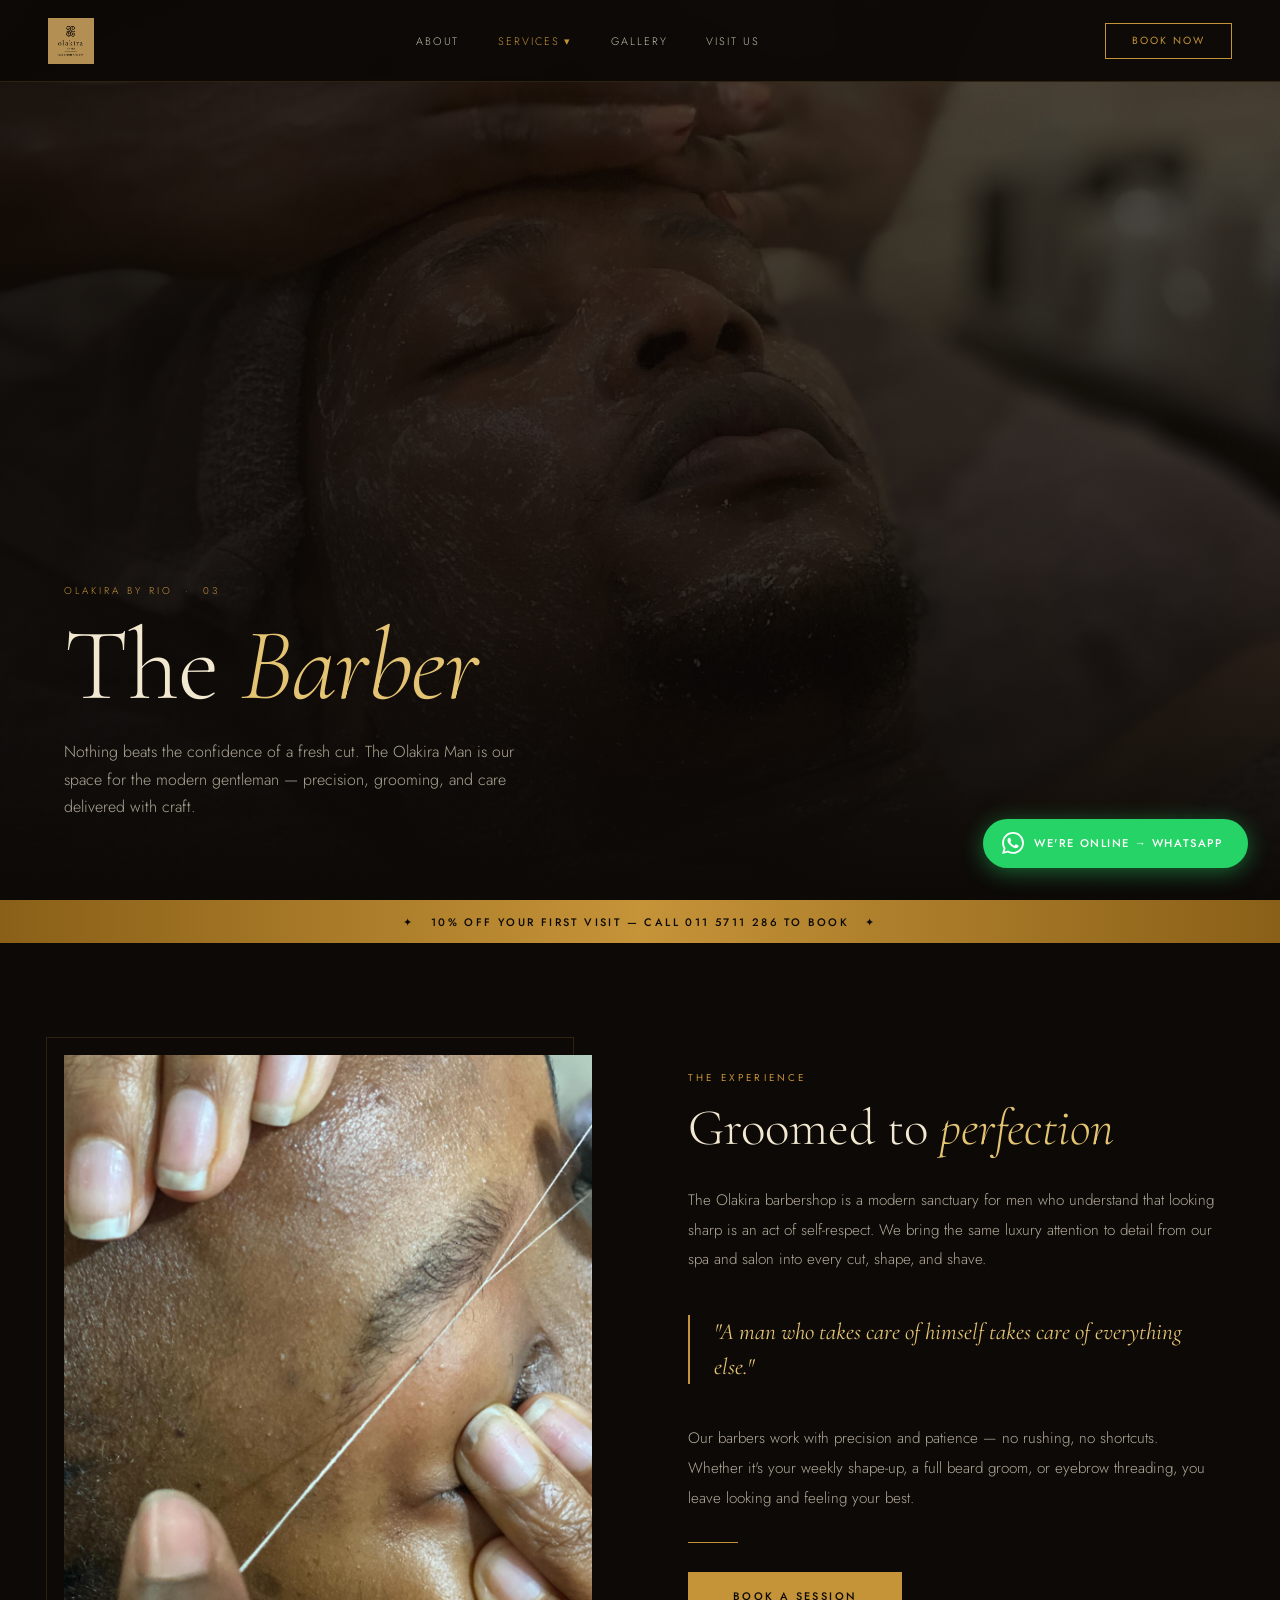
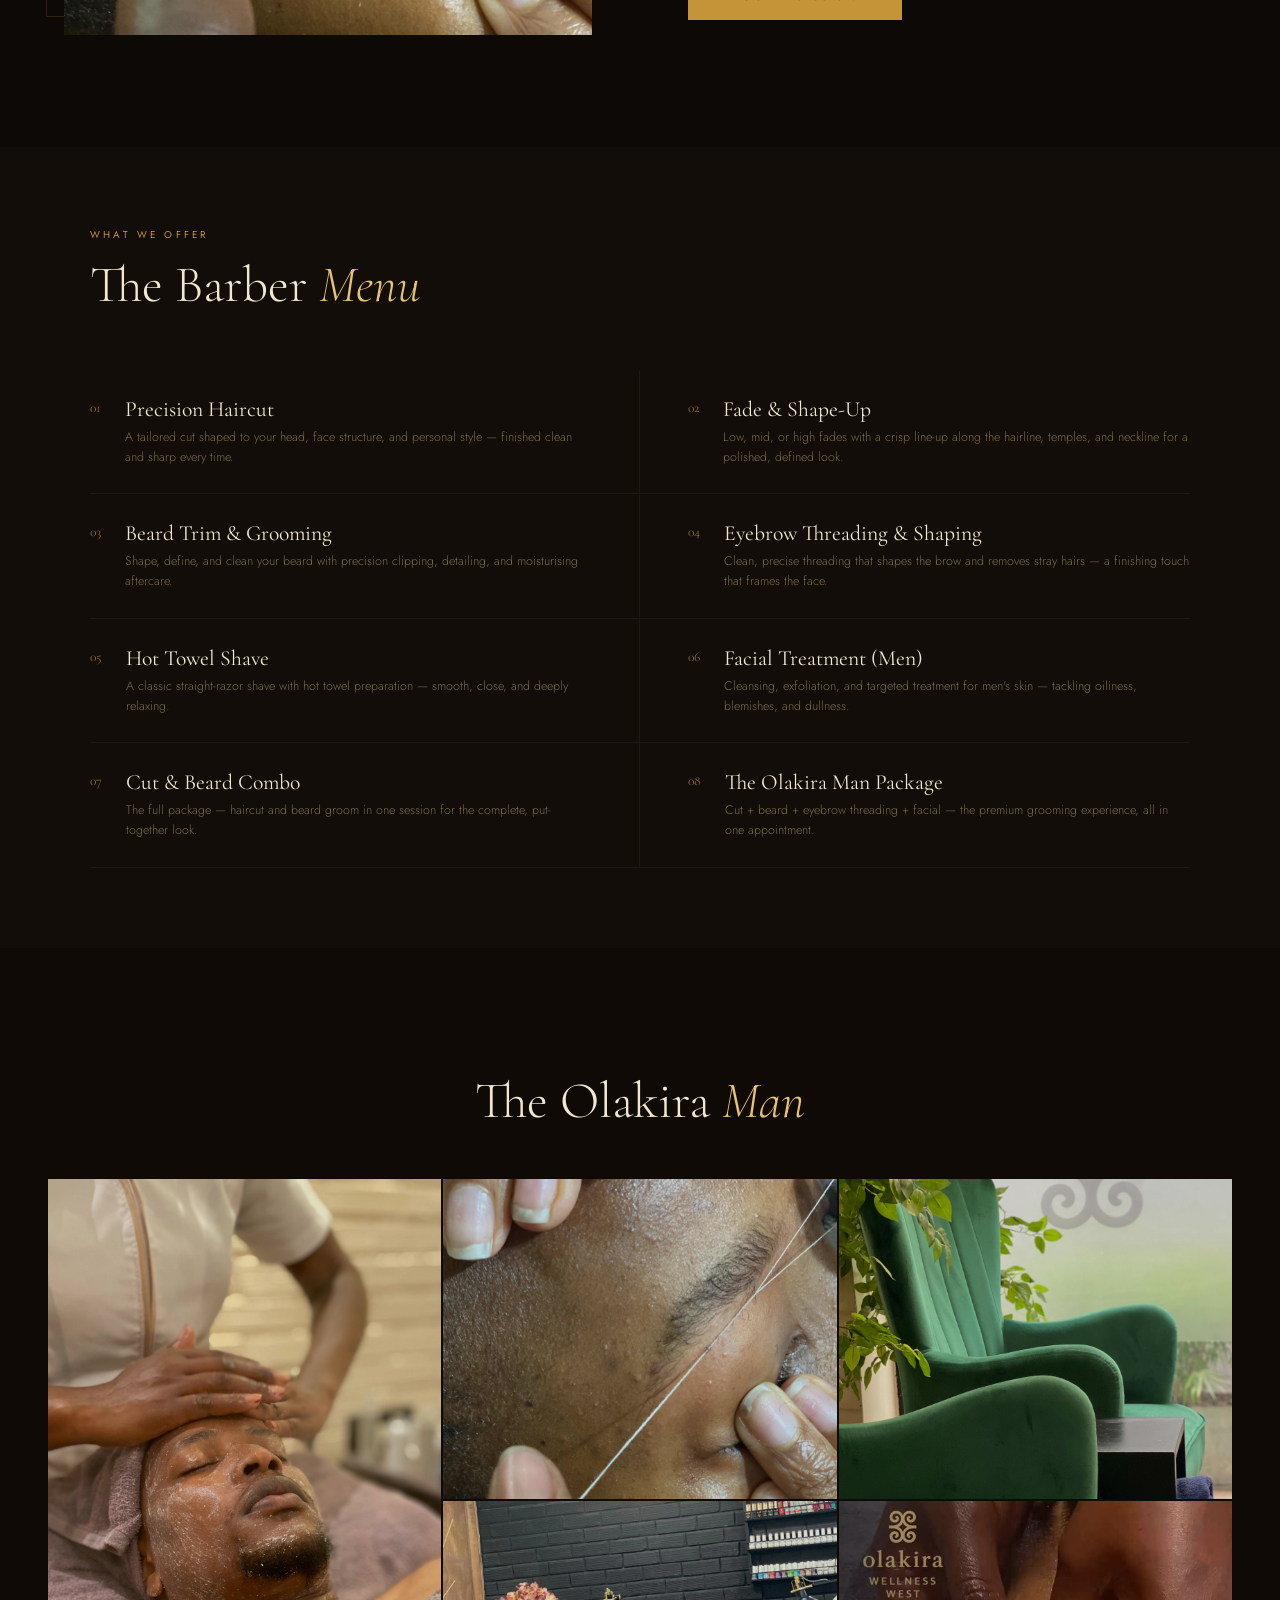
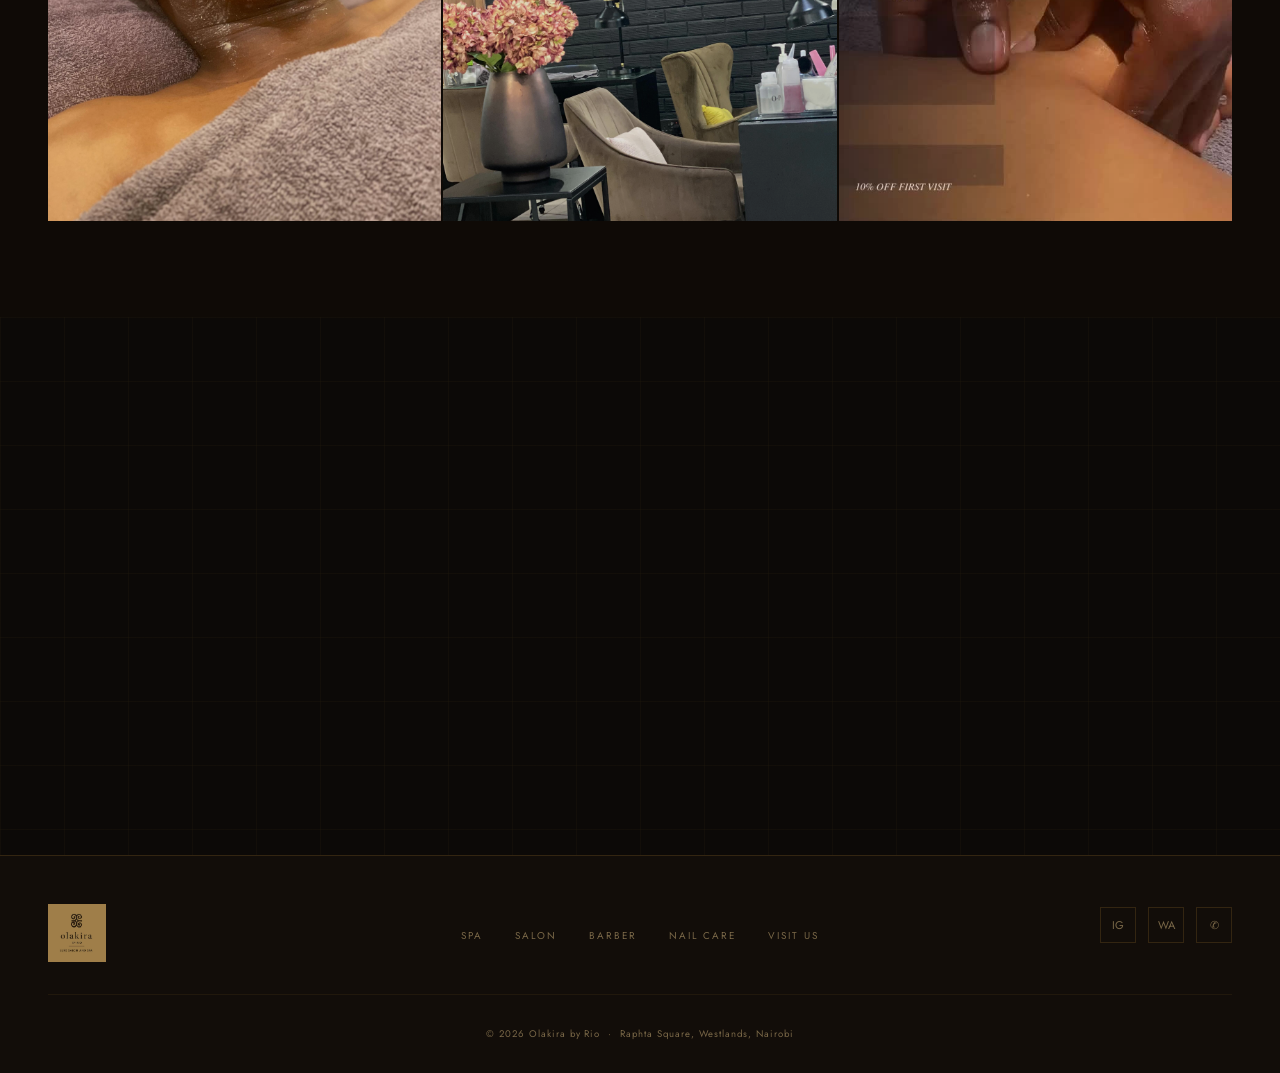
==== barber.html @ 95a15d08 "Initial commit — Olakira by Rio website Full 5-page luxury static site: homepage, Spa, Salon, Barber" ====
<!DOCTYPE html>
<html lang="en">
<head>
  <meta charset="UTF-8">
  <meta name="viewport" content="width=device-width, initial-scale=1.0">
  <title>Barber — Olakira by Rio</title>
  <meta name="description" content="Precision cuts, beard grooming & threading for the modern gentleman at Olakira Barber, Raphta Square, Nairobi.">

  <meta property="og:type" content="website">
  <meta property="og:title" content="Barber — Olakira by Rio">
  <meta property="og:description" content="Precision cuts, beard grooming & threading for the modern gentleman in Westlands, Nairobi.">
  <meta property="og:image" content="https://olakiraspa.co.ke/olakiraspa_reels/07_557341249_18411948322112519_5893684565199355379_n.jpg">
  <meta property="og:url" content="https://olakiraspa.co.ke/barber.html">
  <meta name="twitter:card" content="summary_large_image">
  <meta name="twitter:image" content="https://olakiraspa.co.ke/olakiraspa_reels/07_557341249_18411948322112519_5893684565199355379_n.jpg">

  <link rel="icon" type="image/jpeg" href="Favicon.jpg">
  <link rel="apple-touch-icon" href="Favicon.jpg">
  <link rel="stylesheet" href="style.css">
</head>
<body>

  <!-- NAV -->
  <nav id="navbar" class="scrolled">
    <div class="nav-logo">
      <a href="index.html"><img src="Olakira logo.jpg" alt="Olakira by Rio"></a>
    </div>
    <div class="nav-center">
      <ul class="nav-links">
        <li><a href="index.html#about">About</a></li>
        <li>
          <a href="#" class="active">Services ▾</a>
          <div class="nav-dropdown">
            <a href="spa.html">Spa</a>
            <a href="salon.html">Salon</a>
            <a href="barber.html" class="active">Barber</a>
            <a href="nail-care.html">Nail Care</a>
          </div>
        </li>
        <li><a href="index.html#gallery">Gallery</a></li>
        <li><a href="index.html#visit">Visit Us</a></li>
      </ul>
    </div>
    <a href="tel:0115711286" class="nav-cta">Book Now</a>
    <button class="nav-hamburger" id="hamburger" aria-label="Menu">
      <span></span><span></span><span></span>
    </button>
  </nav>

  <!-- MOBILE NAV -->
  <div class="nav-mobile" id="mobileNav">
    <button class="nav-mobile-close" id="mobileClose">✕</button>
    <a href="index.html">Home</a>
    <a href="spa.html">Spa</a>
    <a href="salon.html">Salon</a>
    <a href="barber.html">Barber</a>
    <a href="nail-care.html">Nail Care</a>
    <a href="index.html#visit">Visit Us</a>
    <a href="tel:0115711286" style="color:var(--gold)">011 5711 286</a>
  </div>

  <!-- HERO -->
  <section class="service-hero">
    <div class="service-hero-img">
      <img src="olakiraspa_reels/03_571841776_18416972356112519_9050269941918590530_n.jpg" alt="The Olakira Man">
    </div>
    <div class="service-hero-overlay"></div>
    <div class="service-hero-content">
      <div class="service-hero-label">Olakira by Rio &nbsp;·&nbsp; 03</div>
      <h1 class="service-hero-title">The <em>Barber</em></h1>
      <p class="service-hero-tagline">Nothing beats the confidence of a fresh cut. The Olakira Man is our space for the modern gentleman — precision, grooming, and care delivered with craft.</p>
    </div>
  </section>

  <!-- BANNER -->
  <div class="banner-strip">✦ &nbsp; 10% off your first visit — call 011 5711 286 to book &nbsp; ✦</div>

  <!-- INTRO -->
  <section class="service-intro">
    <div class="service-intro-photo reveal">
      <img src="olakiraspa_reels/07_557341249_18411948322112519_5893684565199355379_n.jpg" alt="Barber grooming">
    </div>
    <div class="service-intro-text reveal delay-1">
      <div class="section-label">The Experience</div>
      <h2 class="section-title">Groomed to <em>perfection</em></h2>
      <p>The Olakira barbershop is a modern sanctuary for men who understand that looking sharp is an act of self-respect. We bring the same luxury attention to detail from our spa and salon into every cut, shape, and shave.</p>
      <blockquote class="service-quote">"A man who takes care of himself takes care of everything else."</blockquote>
      <p>Our barbers work with precision and patience — no rushing, no shortcuts. Whether it's your weekly shape-up, a full beard groom, or eyebrow threading, you leave looking and feeling your best.</p>
      <div class="divider"></div>
      <a href="tel:0115711286" class="btn-gold">Book a Session</a>
    </div>
  </section>

  <!-- SERVICES MENU -->
  <section class="service-menu">
    <div class="service-menu-inner">
      <div class="service-menu-header">
        <div class="section-label reveal">What We Offer</div>
        <h2 class="section-title reveal delay-1">The Barber <em>Menu</em></h2>
      </div>
      <div class="menu-grid">
        <div class="menu-item reveal">
          <div class="menu-num">01</div>
          <div>
            <div class="menu-name">Precision Haircut</div>
            <div class="menu-desc">A tailored cut shaped to your head, face structure, and personal style — finished clean and sharp every time.</div>
          </div>
        </div>
        <div class="menu-item reveal delay-1">
          <div class="menu-num">02</div>
          <div>
            <div class="menu-name">Fade & Shape-Up</div>
            <div class="menu-desc">Low, mid, or high fades with a crisp line-up along the hairline, temples, and neckline for a polished, defined look.</div>
          </div>
        </div>
        <div class="menu-item reveal">
          <div class="menu-num">03</div>
          <div>
            <div class="menu-name">Beard Trim & Grooming</div>
            <div class="menu-desc">Shape, define, and clean your beard with precision clipping, detailing, and moisturising aftercare.</div>
          </div>
        </div>
        <div class="menu-item reveal delay-1">
          <div class="menu-num">04</div>
          <div>
            <div class="menu-name">Eyebrow Threading & Shaping</div>
            <div class="menu-desc">Clean, precise threading that shapes the brow and removes stray hairs — a finishing touch that frames the face.</div>
          </div>
        </div>
        <div class="menu-item reveal">
          <div class="menu-num">05</div>
          <div>
            <div class="menu-name">Hot Towel Shave</div>
            <div class="menu-desc">A classic straight-razor shave with hot towel preparation — smooth, close, and deeply relaxing.</div>
          </div>
        </div>
        <div class="menu-item reveal delay-1">
          <div class="menu-num">06</div>
          <div>
            <div class="menu-name">Facial Treatment (Men)</div>
            <div class="menu-desc">Cleansing, exfoliation, and targeted treatment for men's skin — tackling oiliness, blemishes, and dullness.</div>
          </div>
        </div>
        <div class="menu-item reveal">
          <div class="menu-num">07</div>
          <div>
            <div class="menu-name">Cut & Beard Combo</div>
            <div class="menu-desc">The full package — haircut and beard groom in one session for the complete, put-together look.</div>
          </div>
        </div>
        <div class="menu-item reveal delay-1">
          <div class="menu-num">08</div>
          <div>
            <div class="menu-name">The Olakira Man Package</div>
            <div class="menu-desc">Cut + beard + eyebrow threading + facial — the premium grooming experience, all in one appointment.</div>
          </div>
        </div>
      </div>
    </div>
  </section>

  <!-- GALLERY -->
  <section class="gallery-section">
    <div class="gallery-header">
      <div class="section-label reveal">Visual Stories</div>
      <h2 class="section-title reveal delay-1">The Olakira <em>Man</em></h2>
    </div>
    <div class="gallery-grid-3">
      <div class="gallery-item tall reveal">
        <img src="olakiraspa_reels/03_571841776_18416972356112519_9050269941918590530_n.jpg" alt="Men's facial">
      </div>
      <div class="gallery-item reveal delay-1">
        <img src="olakiraspa_reels/07_557341249_18411948322112519_5893684565199355379_n.jpg" alt="Threading">
      </div>
      <div class="gallery-item reveal delay-2">
        <img src="olakiraspa_reels/05_566191283_18415042642112519_1553689507000476350_n.jpg" alt="Salon interior">
      </div>
      <div class="gallery-item reveal">
        <img src="olakiraspa_reels/10_541762390_18407667661112519_5970253757531968244_n.jpg" alt="Barber space">
      </div>
      <div class="gallery-item reveal delay-1">
        <img src="olakiraspa_reels/01_609672844_1798913514156442_510552515453268651_n.jpg" alt="Relaxation">
      </div>
    </div>
  </section>

  <!-- BOOKING CTA -->
  <section class="booking-cta">
    <div class="booking-cta-inner">
      <div class="booking-cta-badge reveal">Raphta Square · Westlands · Nairobi</div>
      <h2 class="reveal delay-1">Ready for your <em>fresh</em><br>cut?</h2>
      <p class="reveal delay-2">Walk in or book ahead. First-time clients get 10% off. Open daily — Mon to Sat 9AM–8PM, Sunday 10AM–5PM.</p>
      <div class="booking-btns reveal delay-3">
        <a href="tel:0115711286" class="btn-gold">Call — 011 5711 286</a>
        <a href="https://wa.me/254115711286" target="_blank" class="btn-wa">WhatsApp Us</a>
      </div>
    </div>
  </section>

  <!-- FOOTER -->
  <footer>
    <div class="footer-inner">
      <div class="footer-logo">
        <img src="Olakira logo.jpg" alt="Olakira by Rio">
      </div>
      <ul class="footer-links">
        <li><a href="spa.html">Spa</a></li>
        <li><a href="salon.html">Salon</a></li>
        <li><a href="barber.html">Barber</a></li>
        <li><a href="nail-care.html">Nail Care</a></li>
        <li><a href="index.html#visit">Visit Us</a></li>
      </ul>
      <div class="footer-right">
        <div class="footer-social">
          <a href="https://www.instagram.com/olakiraspa/" target="_blank" title="Instagram">IG</a>
          <a href="https://wa.me/254115711286" target="_blank" title="WhatsApp">WA</a>
          <a href="tel:0115711286" title="Call Us">✆</a>
        </div>
      </div>
    </div>
    <p class="footer-copy">© 2026 Olakira by Rio &nbsp;·&nbsp; Raphta Square, Westlands, Nairobi</p>
  </footer>

  <script>
    document.getElementById('hamburger').addEventListener('click', () => {
      document.getElementById('mobileNav').classList.add('open');
    });
    document.getElementById('mobileClose').addEventListener('click', () => {
      document.getElementById('mobileNav').classList.remove('open');
    });
    const observer = new IntersectionObserver((entries) => {
      entries.forEach(e => { if (e.isIntersecting) e.target.classList.add('visible'); });
    }, { threshold: 0.1, rootMargin: '0px 0px -40px 0px' });
    document.querySelectorAll('.reveal').forEach(el => observer.observe(el));
  </script>
  <!-- WHATSAPP FLOAT -->
  <a href="https://wa.me/254115711286" target="_blank" class="wa-float" aria-label="Chat on WhatsApp">
    <svg viewBox="0 0 24 24" fill="currentColor"><path d="M17.472 14.382c-.297-.149-1.758-.867-2.03-.967-.273-.099-.471-.148-.67.15-.197.297-.767.966-.94 1.164-.173.199-.347.223-.644.075-.297-.15-1.255-.463-2.39-1.475-.883-.788-1.48-1.761-1.653-2.059-.173-.297-.018-.458.13-.606.134-.133.298-.347.446-.52.149-.174.198-.298.298-.497.099-.198.05-.371-.025-.52-.075-.149-.669-1.612-.916-2.207-.242-.579-.487-.5-.669-.51-.173-.008-.371-.01-.57-.01-.198 0-.52.074-.792.372-.272.297-1.04 1.016-1.04 2.479 0 1.462 1.065 2.875 1.213 3.074.149.198 2.096 3.2 5.077 4.487.709.306 1.262.489 1.694.625.712.227 1.36.195 1.871.118.571-.085 1.758-.719 2.006-1.413.248-.694.248-1.289.173-1.413-.074-.124-.272-.198-.57-.347m-5.421 7.403h-.004a9.87 9.87 0 01-5.031-1.378l-.361-.214-3.741.982.998-3.648-.235-.374a9.86 9.86 0 01-1.51-5.26c.001-5.45 4.436-9.884 9.888-9.884 2.64 0 5.122 1.03 6.988 2.898a9.825 9.825 0 012.893 6.994c-.003 5.45-4.437 9.884-9.885 9.884m8.413-18.297A11.815 11.815 0 0012.05 0C5.495 0 .16 5.335.157 11.892c0 2.096.547 4.142 1.588 5.945L.057 24l6.305-1.654a11.882 11.882 0 005.683 1.448h.005c6.554 0 11.89-5.335 11.893-11.893a11.821 11.821 0 00-3.48-8.413z"/></svg>
    <span>We're Online &rarr; WhatsApp</span>
  </a>
</body>
</html>
---- style.css ----
/* ============================================
   OLAKIRA BY RIO — Shared Stylesheet
   ============================================ */

@import url('https://fonts.googleapis.com/css2?family=Cormorant+Garamond:ital,wght@0,300;0,400;0,500;0,600;1,300;1,400;1,600&family=Jost:wght@200;300;400;500&display=swap');

/* === RESET & ROOT === */
*, *::before, *::after { box-sizing: border-box; margin: 0; padding: 0; }

:root {
  --bg:        #0C0907;
  --bg-2:      #120D09;
  --bg-3:      #0F0A06;
  --gold:      #C59338;
  --gold-lt:   #E4C472;
  --gold-dk:   #8A6018;
  --cream:     #F2E8D0;
  --muted:     #7A6848;
  --border:    rgba(197, 147, 56, 0.18);
  --border-lt: rgba(197, 147, 56, 0.08);
}

html { scroll-behavior: smooth; font-size: 16px; }

body {
  font-family: 'Jost', sans-serif;
  background: var(--bg);
  color: var(--cream);
  overflow-x: hidden;
  -webkit-font-smoothing: antialiased;
}

img { display: block; max-width: 100%; }
a { color: inherit; }

h1, h2, h3, h4 {
  font-family: 'Cormorant Garamond', serif;
  font-weight: 300;
  line-height: 1.1;
}

/* === UTILITY === */
.gold { color: var(--gold); }
.italic { font-style: italic; color: var(--gold-lt); }
.section-label {
  font-size: 0.62rem;
  letter-spacing: 0.32em;
  text-transform: uppercase;
  color: var(--gold);
  font-weight: 400;
  font-family: 'Jost', sans-serif;
  margin-bottom: 0.9rem;
}
.section-title {
  font-family: 'Cormorant Garamond', serif;
  font-size: clamp(2rem, 4vw, 3.4rem);
  font-weight: 300;
  line-height: 1.12;
  color: var(--cream);
}
.section-title em { font-style: italic; color: var(--gold-lt); }

.btn-gold {
  display: inline-block;
  padding: 1rem 2.8rem;
  background: var(--gold);
  color: var(--bg);
  text-decoration: none;
  font-size: 0.68rem;
  letter-spacing: 0.22em;
  text-transform: uppercase;
  font-weight: 500;
  transition: background 0.3s ease;
}
.btn-gold:hover { background: var(--gold-lt); }

.btn-outline {
  display: inline-block;
  padding: 1rem 2.8rem;
  border: 1px solid rgba(197,147,56,0.45);
  color: var(--cream);
  text-decoration: none;
  font-size: 0.68rem;
  letter-spacing: 0.22em;
  text-transform: uppercase;
  font-weight: 300;
  transition: border-color 0.3s, color 0.3s;
}
.btn-outline:hover { border-color: var(--gold); color: var(--gold-lt); }

.divider {
  width: 50px;
  height: 1px;
  background: var(--gold);
  margin: 1.8rem 0;
}
.divider.center { margin: 1.8rem auto; }

/* === SCROLL REVEAL === */
.reveal {
  opacity: 0;
  transform: translateY(28px);
  transition: opacity 0.85s ease, transform 0.85s ease;
}
.reveal.delay-1 { transition-delay: 0.1s; }
.reveal.delay-2 { transition-delay: 0.2s; }
.reveal.delay-3 { transition-delay: 0.3s; }
.reveal.visible { opacity: 1; transform: translateY(0); }

/* ============================================
   NAVIGATION
   ============================================ */
nav {
  position: fixed;
  top: 0; left: 0; right: 0;
  z-index: 200;
  display: flex;
  align-items: center;
  justify-content: space-between;
  padding: 1.1rem 3rem;
  background: transparent;
  border-bottom: 1px solid transparent;
  transition: background 0.4s ease, border-color 0.4s ease, backdrop-filter 0.4s ease;
}
nav.scrolled {
  background: rgba(12, 9, 7, 0.96);
  backdrop-filter: blur(14px);
  border-bottom-color: var(--border);
}

.nav-logo img {
  height: 46px;
  width: auto;
  transition: opacity 0.3s;
}
.nav-logo img:hover { opacity: 0.85; }

.nav-center {
  display: flex;
  align-items: center;
  gap: 0;
}

.nav-links {
  display: flex;
  list-style: none;
  gap: 0;
  align-items: center;
}
.nav-links li { position: relative; }
.nav-links a {
  display: block;
  padding: 0.5rem 1.2rem;
  font-size: 0.68rem;
  letter-spacing: 0.18em;
  text-transform: uppercase;
  font-weight: 300;
  color: rgba(242,232,208,0.8);
  text-decoration: none;
  transition: color 0.3s;
  white-space: nowrap;
}
.nav-links a:hover { color: var(--gold-lt); }
.nav-links a.active { color: var(--gold); }

/* Dropdown */
.nav-dropdown {
  position: absolute;
  top: 100%;
  left: 0;
  background: rgba(18, 13, 9, 0.98);
  border: 1px solid var(--border);
  min-width: 160px;
  opacity: 0;
  pointer-events: none;
  transform: translateY(8px);
  transition: opacity 0.25s ease, transform 0.25s ease;
}
.nav-links li:hover .nav-dropdown {
  opacity: 1;
  pointer-events: all;
  transform: translateY(0);
}
.nav-dropdown a {
  padding: 0.75rem 1.4rem;
  border-bottom: 1px solid var(--border-lt);
  font-size: 0.65rem;
}
.nav-dropdown a:last-child { border-bottom: none; }

.nav-cta {
  margin-left: 1.5rem;
  padding: 0.6rem 1.6rem;
  border: 1px solid var(--gold);
  color: var(--gold);
  text-decoration: none;
  font-size: 0.65rem;
  letter-spacing: 0.2em;
  text-transform: uppercase;
  font-weight: 400;
  transition: all 0.3s ease;
  white-space: nowrap;
}
.nav-cta:hover { background: var(--gold); color: var(--bg); }

/* Hamburger */
.nav-hamburger {
  display: none;
  flex-direction: column;
  gap: 5px;
  cursor: pointer;
  background: none;
  border: none;
  padding: 4px;
}
.nav-hamburger span {
  display: block;
  width: 24px;
  height: 1px;
  background: var(--cream);
  transition: all 0.3s;
}

/* Mobile nav overlay */
.nav-mobile {
  display: none;
  position: fixed;
  inset: 0;
  background: rgba(12, 9, 7, 0.98);
  z-index: 190;
  flex-direction: column;
  align-items: center;
  justify-content: center;
  gap: 2rem;
  opacity: 0;
  pointer-events: none;
  transition: opacity 0.3s;
}
.nav-mobile.open {
  display: flex;
  opacity: 1;
  pointer-events: all;
}
.nav-mobile a {
  font-family: 'Cormorant Garamond', serif;
  font-size: 2rem;
  font-weight: 300;
  color: var(--cream);
  text-decoration: none;
  letter-spacing: 0.05em;
  transition: color 0.3s;
}
.nav-mobile a:hover { color: var(--gold-lt); }
.nav-mobile-close {
  position: absolute;
  top: 1.5rem; right: 2rem;
  background: none; border: none;
  color: var(--muted);
  font-size: 1.5rem;
  cursor: pointer;
}

/* ============================================
   FIRST VISIT BANNER
   ============================================ */
.banner-strip {
  background: linear-gradient(90deg, var(--gold-dk) 0%, var(--gold) 50%, var(--gold-dk) 100%);
  padding: 0.85rem 2rem;
  text-align: center;
  font-size: 0.68rem;
  letter-spacing: 0.22em;
  text-transform: uppercase;
  color: var(--bg);
  font-weight: 500;
}

/* ============================================
   HOMEPAGE HERO
   ============================================ */
.home-hero {
  height: 100vh;
  min-height: 700px;
  display: flex;
  flex-direction: column;
  align-items: center;
  justify-content: center;
  text-align: center;
  position: relative;
  overflow: hidden;
}
.home-hero-bg {
  position: absolute;
  inset: 0;
  background:
    radial-gradient(ellipse at 25% 60%, rgba(197,147,56,0.07) 0%, transparent 55%),
    radial-gradient(ellipse at 75% 40%, rgba(197,147,56,0.05) 0%, transparent 55%),
    linear-gradient(180deg, #0C0907 0%, #1B1108 55%, #0C0907 100%);
}
.home-hero-bg::before {
  content: '';
  position: absolute;
  inset: 0;
  background-image:
    linear-gradient(rgba(197,147,56,0.03) 1px, transparent 1px),
    linear-gradient(90deg, rgba(197,147,56,0.03) 1px, transparent 1px);
  background-size: 64px 64px;
}
.home-hero-content {
  position: relative;
  z-index: 2;
}
.home-hero-logo {
  width: 200px;
  height: auto;
  margin: 0 auto 2.5rem;
  animation: fadeUp 1s ease both;
}
.home-hero-tagline {
  font-family: 'Cormorant Garamond', serif;
  font-size: clamp(2.8rem, 6.5vw, 5.8rem);
  font-weight: 300;
  line-height: 1.05;
  color: var(--cream);
  letter-spacing: 0.01em;
  animation: fadeUp 1s 0.15s ease both;
}
.home-hero-tagline em { font-style: italic; color: var(--gold-lt); }
.home-hero-sub {
  margin-top: 1.6rem;
  font-size: 0.68rem;
  letter-spacing: 0.32em;
  text-transform: uppercase;
  color: var(--gold);
  font-weight: 300;
  animation: fadeUp 1s 0.28s ease both;
}
.home-hero-divider {
  width: 50px; height: 1px;
  background: var(--gold);
  margin: 2rem auto;
  animation: fadeUp 1s 0.38s ease both;
}
.home-hero-btns {
  display: flex;
  gap: 1rem;
  justify-content: center;
  flex-wrap: wrap;
  animation: fadeUp 1s 0.48s ease both;
}
.home-hero-scroll {
  position: absolute;
  bottom: 2.2rem;
  left: 50%;
  transform: translateX(-50%);
  display: flex;
  flex-direction: column;
  align-items: center;
  gap: 0.5rem;
  color: var(--muted);
  animation: fadeUp 1s 0.8s ease both;
}
.home-hero-scroll span {
  font-size: 0.55rem;
  letter-spacing: 0.25em;
  text-transform: uppercase;
}
.home-hero-scroll-line {
  width: 1px;
  height: 36px;
  background: linear-gradient(to bottom, var(--gold), transparent);
  animation: scrollPulse 2.2s ease-in-out infinite;
}
@keyframes scrollPulse {
  0%,100% { opacity: 0.35; }
  50%      { opacity: 0.9; }
}
@keyframes fadeUp {
  from { opacity: 0; transform: translateY(22px); }
  to   { opacity: 1; transform: translateY(0); }
}

/* ============================================
   HERO SLIDER
   ============================================ */
.hero-slider {
  position: absolute;
  inset: 0;
  z-index: 0;
}
.hero-slide {
  position: absolute;
  inset: 0;
  opacity: 0;
  transition: opacity 1.8s ease;
}
.hero-slide.active { opacity: 1; }

.hero-slide img {
  width: 100%; height: 100%;
  object-fit: cover;
  filter: brightness(0.45) saturate(0.8);
  transform-origin: center center;
  will-change: transform;
}

/* Ken Burns — each slide gets a different direction */
.hero-slide:nth-child(1).active img { animation: kb1 10s ease forwards; }
.hero-slide:nth-child(2).active img { animation: kb2 10s ease forwards; }
.hero-slide:nth-child(3).active img { animation: kb3 10s ease forwards; }
.hero-slide:nth-child(4).active img { animation: kb4 10s ease forwards; }
.hero-slide:nth-child(5).active img { animation: kb5 10s ease forwards; }

@keyframes kb1 {
  from { transform: scale(1)    translate(0, 0); }
  to   { transform: scale(1.09) translate(-1.5%, -0.8%); }
}
@keyframes kb2 {
  from { transform: scale(1.06) translate(-1%, 0.5%); }
  to   { transform: scale(1)    translate(1.2%, -0.5%); }
}
@keyframes kb3 {
  from { transform: scale(1)    translate(1%, 0.5%); }
  to   { transform: scale(1.08) translate(-0.8%, -1%); }
}
@keyframes kb4 {
  from { transform: scale(1.05) translate(0.5%, -0.5%); }
  to   { transform: scale(1)    translate(-1%, 1%); }
}
@keyframes kb5 {
  from { transform: scale(1)    translate(-0.5%, -0.5%); }
  to   { transform: scale(1.09) translate(1%, 1%); }
}

.hero-overlay {
  position: absolute;
  inset: 0;
  z-index: 1;
  background:
    linear-gradient(to top, rgba(12,9,7,0.92) 0%, rgba(12,9,7,0.35) 45%, rgba(12,9,7,0.15) 100%),
    linear-gradient(to right, rgba(12,9,7,0.5) 0%, transparent 65%);
}

/* ============================================
   PHOTO STRIP (homepage)
   ============================================ */
.photo-strip {
  display: grid;
  grid-template-columns: 2fr 1fr 1fr;
  height: 280px;
  gap: 2px;
}
.photo-strip img {
  width: 100%; height: 100%;
  object-fit: cover;
}

/* ============================================
   HOMEPAGE SERVICES GRID
   ============================================ */
.home-services {
  padding: 7rem 3rem;
  background: var(--bg-2);
}
.home-services-header {
  text-align: center;
  margin-bottom: 4rem;
}
.services-grid {
  display: grid;
  grid-template-columns: repeat(4, 1fr);
  gap: 2px;
  max-width: 1400px;
  margin: 0 auto;
}
.service-card {
  position: relative;
  height: 560px;
  overflow: hidden;
}
.service-card img {
  width: 100%; height: 100%;
  object-fit: cover;
  transition: transform 0.8s ease, filter 0.5s ease;
  filter: brightness(0.5) saturate(0.85);
}
.service-card:hover img {
  transform: scale(1.06);
  filter: brightness(0.38) saturate(0.75);
}
.service-card-overlay {
  position: absolute;
  inset: 0;
  background: linear-gradient(to top, rgba(12,9,7,0.95) 0%, rgba(12,9,7,0.15) 60%);
  display: flex;
  flex-direction: column;
  justify-content: flex-end;
  padding: 2.2rem;
}
.service-card-num {
  font-size: 0.6rem;
  letter-spacing: 0.3em;
  color: var(--gold);
  margin-bottom: 0.6rem;
}
.service-card-line {
  width: 28px; height: 1px;
  background: var(--gold);
  margin-bottom: 0.9rem;
}
.service-card-name {
  font-family: 'Cormorant Garamond', serif;
  font-size: 2rem;
  font-weight: 300;
  color: var(--cream);
  line-height: 1.1;
  margin-bottom: 0.8rem;
}
.service-card-desc {
  font-size: 0.78rem;
  line-height: 1.7;
  color: rgba(242,232,208,0.65);
  font-weight: 300;
  max-height: 0;
  overflow: hidden;
  transition: max-height 0.45s ease, opacity 0.45s ease;
  opacity: 0;
  margin-bottom: 0;
}
.service-card:hover .service-card-desc {
  max-height: 80px;
  opacity: 1;
}
.service-card-link {
  display: inline-block;
  margin-top: 1.2rem;
  font-size: 0.6rem;
  letter-spacing: 0.22em;
  text-transform: uppercase;
  color: var(--gold);
  text-decoration: none;
  border-bottom: 1px solid var(--gold-dk);
  padding-bottom: 2px;
  max-height: 0;
  overflow: hidden;
  opacity: 0;
  transition: max-height 0.45s ease, opacity 0.45s ease;
}
.service-card:hover .service-card-link {
  max-height: 30px;
  opacity: 1;
}

/* ============================================
   SERVICE PAGE HERO
   ============================================ */
.service-hero {
  height: 100vh;
  min-height: 650px;
  position: relative;
  display: flex;
  align-items: flex-end;
  overflow: hidden;
}
.service-hero-img {
  position: absolute;
  inset: 0;
}
.service-hero-img img {
  width: 100%; height: 100%;
  object-fit: cover;
  filter: brightness(0.38) saturate(0.8);
}
.service-hero-overlay {
  position: absolute;
  inset: 0;
  background:
    linear-gradient(to top, rgba(12,9,7,1) 0%, rgba(12,9,7,0.5) 40%, rgba(12,9,7,0.1) 100%),
    linear-gradient(to right, rgba(12,9,7,0.6) 0%, transparent 60%);
}
.service-hero-content {
  position: relative;
  z-index: 2;
  padding: 4rem 4rem 5rem;
  max-width: 760px;
}
.service-hero-label {
  font-size: 0.62rem;
  letter-spacing: 0.3em;
  text-transform: uppercase;
  color: var(--gold);
  font-weight: 300;
  margin-bottom: 1.2rem;
}
.service-hero-title {
  font-family: 'Cormorant Garamond', serif;
  font-size: clamp(3.5rem, 8vw, 7rem);
  font-weight: 300;
  color: var(--cream);
  line-height: 0.95;
  letter-spacing: -0.01em;
}
.service-hero-title em { font-style: italic; color: var(--gold-lt); }
.service-hero-tagline {
  margin-top: 1.5rem;
  font-size: 1rem;
  font-weight: 300;
  color: rgba(242,232,208,0.7);
  line-height: 1.7;
  max-width: 480px;
}

/* ============================================
   SERVICE INTRO (2-col)
   ============================================ */
.service-intro {
  padding: 7rem 4rem;
  display: grid;
  grid-template-columns: 1fr 1fr;
  gap: 6rem;
  max-width: 1300px;
  margin: 0 auto;
  align-items: center;
}
.service-intro.reverse { direction: rtl; }
.service-intro.reverse > * { direction: ltr; }

.service-intro-photo {
  position: relative;
}
.service-intro-photo img {
  width: 100%;
  height: 580px;
  object-fit: cover;
}
.service-intro-photo::before {
  content: '';
  position: absolute;
  top: -18px; left: -18px;
  right: 18px; bottom: 18px;
  border: 1px solid var(--border);
  pointer-events: none;
  z-index: -1;
}
.service-intro-text p {
  font-size: 0.95rem;
  line-height: 1.95;
  color: rgba(242,232,208,0.72);
  font-weight: 300;
  margin-top: 1.8rem;
}
.service-quote {
  font-family: 'Cormorant Garamond', serif;
  font-size: 1.45rem;
  font-style: italic;
  color: var(--gold-lt);
  line-height: 1.5;
  border-left: 2px solid var(--gold);
  padding-left: 1.5rem;
  margin: 2.5rem 0;
}

/* ============================================
   SERVICE MENU (offerings list)
   ============================================ */
.service-menu {
  padding: 5rem 4rem;
  background: var(--bg-2);
}
.service-menu-inner {
  max-width: 1100px;
  margin: 0 auto;
}
.service-menu-header {
  margin-bottom: 3.5rem;
}
.menu-grid {
  display: grid;
  grid-template-columns: 1fr 1fr;
  gap: 0;
}
.menu-item {
  padding: 1.6rem 0;
  border-bottom: 1px solid var(--border-lt);
  display: flex;
  align-items: flex-start;
  gap: 1.5rem;
}
.menu-item:nth-child(odd) { padding-right: 3rem; border-right: 1px solid var(--border-lt); }
.menu-item:nth-child(even) { padding-left: 3rem; }
.menu-num {
  font-family: 'Cormorant Garamond', serif;
  font-size: 0.85rem;
  color: var(--gold);
  opacity: 0.7;
  margin-top: 3px;
  flex-shrink: 0;
}
.menu-name {
  font-family: 'Cormorant Garamond', serif;
  font-size: 1.35rem;
  font-weight: 400;
  color: var(--cream);
  margin-bottom: 0.4rem;
}
.menu-desc {
  font-size: 0.78rem;
  color: var(--muted);
  font-weight: 300;
  line-height: 1.6;
}

/* ============================================
   GALLERY SECTION
   ============================================ */
.gallery-section {
  padding: 6rem 3rem;
  background: var(--bg-3);
}
.gallery-header { margin-bottom: 3rem; text-align: center; }
.gallery-grid-3 {
  display: grid;
  grid-template-columns: repeat(3, 1fr);
  gap: 2px;
  max-width: 1300px;
  margin: 0 auto;
}
.gallery-grid-3 .gallery-item {
  overflow: hidden;
  height: 320px;
}
.gallery-grid-3 .gallery-item.tall {
  grid-row: span 2;
  height: 642px;
}
.gallery-grid-3 .gallery-item img {
  width: 100%; height: 100%;
  object-fit: cover;
  transition: transform 0.6s ease, filter 0.4s ease;
  filter: brightness(0.88);
}
.gallery-grid-3 .gallery-item:hover img {
  transform: scale(1.04);
  filter: brightness(1.02);
}

/* Gallery — hidden extra rows */
.gallery-more {
  display: grid;
  grid-template-columns: repeat(3, 1fr);
  gap: 2px;
  max-width: 1300px;
  margin: 2px auto 0;
  max-height: 0;
  overflow: hidden;
  opacity: 0;
  transition: max-height 0.9s ease, opacity 0.6s ease;
}
.gallery-more.open {
  max-height: 1200px;
  opacity: 1;
}
.gallery-more .gallery-item {
  overflow: hidden;
  height: 320px;
}
.gallery-more .gallery-item img {
  width: 100%; height: 100%;
  object-fit: cover;
  display: block;
  transition: transform 0.6s ease, filter 0.4s ease;
  filter: brightness(0.88);
}
.gallery-more .gallery-item:hover img {
  transform: scale(1.04);
  filter: brightness(1.02);
}

/* See More button */
.gallery-see-more {
  background: transparent;
  border: 1px solid var(--border);
  color: var(--gold);
  font-family: 'Jost', sans-serif;
  font-size: 0.68rem;
  letter-spacing: 0.25em;
  text-transform: uppercase;
  padding: 0.9rem 3rem;
  cursor: pointer;
  transition: border-color 0.3s, background 0.3s, color 0.3s;
}
.gallery-see-more:hover {
  border-color: var(--gold);
  background: rgba(197, 147, 56, 0.08);
  color: var(--gold-lt);
}

/* ============================================
   BOOKING CTA
   ============================================ */
.booking-cta {
  padding: 6rem 3rem;
  text-align: center;
  background: var(--bg);
  position: relative;
  overflow: hidden;
}
.booking-cta::before {
  content: '';
  position: absolute;
  inset: 0;
  background-image:
    linear-gradient(rgba(197,147,56,0.035) 1px, transparent 1px),
    linear-gradient(90deg, rgba(197,147,56,0.035) 1px, transparent 1px);
  background-size: 64px 64px;
}
.booking-cta-inner { position: relative; z-index: 1; max-width: 600px; margin: 0 auto; }
.booking-cta-badge {
  display: inline-block;
  border: 1px solid var(--border);
  padding: 0.4rem 1.2rem;
  font-size: 0.6rem;
  letter-spacing: 0.3em;
  text-transform: uppercase;
  color: var(--gold);
  margin-bottom: 2rem;
}
.booking-cta h2 {
  font-family: 'Cormorant Garamond', serif;
  font-size: clamp(2.2rem, 4.5vw, 3.5rem);
  font-weight: 300;
  margin-bottom: 1.5rem;
}
.booking-cta p {
  font-size: 0.88rem;
  color: var(--muted);
  font-weight: 300;
  line-height: 1.8;
  margin-bottom: 2.5rem;
}
.booking-btns {
  display: flex;
  gap: 1rem;
  justify-content: center;
  flex-wrap: wrap;
}
.btn-wa {
  display: inline-flex;
  align-items: center;
  gap: 0.5rem;
  padding: 1rem 2.5rem;
  background: #1A5C37;
  color: #fff;
  text-decoration: none;
  font-size: 0.68rem;
  letter-spacing: 0.18em;
  text-transform: uppercase;
  font-weight: 500;
  transition: background 0.3s;
}
.btn-wa:hover { background: #1e7042; }

/* ============================================
   HOMEPAGE ABOUT SECTION
   ============================================ */
.home-about {
  padding: 7rem 3rem;
  display: grid;
  grid-template-columns: 1fr 1fr;
  gap: 6rem;
  max-width: 1300px;
  margin: 0 auto;
  align-items: center;
}
.home-about-photo { position: relative; }
.home-about-photo img {
  width: 100%;
  height: 600px;
  object-fit: cover;
}
.home-about-photo::before {
  content: '';
  position: absolute;
  top: -18px; left: -18px;
  right: 18px; bottom: 18px;
  border: 1px solid var(--border);
  pointer-events: none;
  z-index: -1;
}
.home-about-text p {
  margin-top: 1.8rem;
  font-size: 0.95rem;
  line-height: 1.95;
  color: rgba(242,232,208,0.72);
  font-weight: 300;
}
.about-quote {
  font-family: 'Cormorant Garamond', serif;
  font-size: 1.45rem;
  font-style: italic;
  color: var(--gold-lt);
  border-left: 2px solid var(--gold);
  padding-left: 1.5rem;
  line-height: 1.55;
  margin: 2rem 0;
}
.about-stats {
  display: grid;
  grid-template-columns: repeat(3, 1fr);
  gap: 1.5rem;
  margin-top: 3rem;
  padding-top: 2.5rem;
  border-top: 1px solid var(--border);
}
.stat-num {
  font-family: 'Cormorant Garamond', serif;
  font-size: 2.6rem;
  font-weight: 300;
  color: var(--gold);
  line-height: 1;
}
.stat-label {
  font-size: 0.6rem;
  letter-spacing: 0.16em;
  text-transform: uppercase;
  color: var(--muted);
  margin-top: 0.4rem;
}

/* ============================================
   VISIT / HOURS SECTION
   ============================================ */
.visit-section {
  padding: 6rem 3rem;
  background: var(--bg-2);
}
.visit-inner {
  max-width: 1100px;
  margin: 0 auto;
  display: grid;
  grid-template-columns: 1fr 1fr;
  gap: 5rem;
  align-items: start;
}
.visit-info-rows {
  display: flex;
  flex-direction: column;
  gap: 2.2rem;
  margin-top: 2.5rem;
}
.info-row {
  display: flex;
  gap: 1.4rem;
  align-items: flex-start;
}
.info-icon {
  width: 42px; height: 42px;
  border: 1px solid var(--border);
  display: flex;
  align-items: center;
  justify-content: center;
  flex-shrink: 0;
  font-size: 1rem;
  color: var(--gold);
}
.info-label {
  font-size: 0.58rem;
  letter-spacing: 0.28em;
  text-transform: uppercase;
  color: var(--gold);
  margin-bottom: 0.4rem;
}
.info-value {
  font-size: 0.9rem;
  color: var(--cream);
  font-weight: 300;
  line-height: 1.65;
}
.info-value a { text-decoration: none; color: inherit; }
.info-value a:hover { color: var(--gold-lt); }
.hours-table {
  display: grid;
  grid-template-columns: auto 1fr;
  gap: 0.35rem 1.8rem;
}
.hours-table .day {
  font-size: 0.72rem;
  color: var(--muted);
  letter-spacing: 0.06em;
  text-transform: uppercase;
}
.hours-table .time {
  font-size: 0.88rem;
  color: var(--cream);
}
.visit-right {
  display: flex;
  flex-direction: column;
  gap: 1.5rem;
}
.map-embed {
  height: 300px;
  border: 1px solid var(--border);
  overflow: hidden;
  filter: grayscale(30%) brightness(0.85);
  transition: filter 0.3s ease;
}
.map-embed:hover {
  filter: grayscale(0%) brightness(1);
}
.promo-card {
  background: linear-gradient(135deg, var(--gold-dk), var(--gold));
  padding: 2rem;
  text-align: center;
}
.promo-big {
  font-family: 'Cormorant Garamond', serif;
  font-size: 4.5rem;
  font-weight: 300;
  color: var(--bg);
  line-height: 1;
}
.promo-label {
  font-size: 0.6rem;
  letter-spacing: 0.28em;
  text-transform: uppercase;
  color: var(--bg);
  opacity: 0.78;
  margin-top: 0.4rem;
}
.promo-card a {
  display: inline-block;
  margin-top: 1.2rem;
  font-size: 0.62rem;
  letter-spacing: 0.2em;
  text-transform: uppercase;
  color: var(--bg);
  text-decoration: none;
  border-bottom: 1px solid rgba(12,9,7,0.3);
  padding-bottom: 2px;
}

/* ============================================
   FOOTER
   ============================================ */
footer {
  background: var(--bg-2);
  border-top: 1px solid var(--border);
  padding: 3rem 3rem 2rem;
}
.footer-inner {
  max-width: 1300px;
  margin: 0 auto;
  display: grid;
  grid-template-columns: 1fr auto 1fr;
  gap: 3rem;
  align-items: center;
  padding-bottom: 2rem;
  margin-bottom: 2rem;
  border-bottom: 1px solid var(--border-lt);
}
.footer-logo img { height: 58px; opacity: 0.88; }
.footer-links {
  display: flex;
  gap: 2rem;
  list-style: none;
  flex-wrap: wrap;
  justify-content: center;
}
.footer-links a {
  font-size: 0.62rem;
  letter-spacing: 0.2em;
  text-transform: uppercase;
  color: var(--muted);
  text-decoration: none;
  transition: color 0.3s;
}
.footer-links a:hover { color: var(--gold); }
.footer-right { text-align: right; }
.footer-social {
  display: flex;
  gap: 0.75rem;
  justify-content: flex-end;
  margin-bottom: 1rem;
}
.footer-social a {
  width: 36px; height: 36px;
  border: 1px solid var(--border);
  display: flex;
  align-items: center;
  justify-content: center;
  font-size: 0.7rem;
  color: var(--muted);
  text-decoration: none;
  transition: border-color 0.3s, color 0.3s;
}
.footer-social a:hover { border-color: var(--gold); color: var(--gold); }
.footer-copy {
  font-size: 0.6rem;
  color: var(--muted);
  letter-spacing: 0.1em;
  text-align: center;
}

/* ============================================
   REVIEWS SLIDER
   ============================================ */
.reviews-section {
  padding: 6rem 3rem;
  background: var(--bg);
  position: relative;
  overflow: hidden;
  text-align: center;
}
.reviews-section::before {
  content: '\201C';
  position: absolute;
  top: 2rem;
  left: 50%;
  transform: translateX(-50%);
  font-family: 'Cormorant Garamond', serif;
  font-size: 18rem;
  color: var(--gold);
  opacity: 0.04;
  line-height: 1;
  pointer-events: none;
  user-select: none;
}
.reviews-slider-wrap {
  max-width: 820px;
  margin: 3.5rem auto 0;
  position: relative;
}
.reviews-track { position: relative; min-height: 200px; }
.review-slide {
  display: none;
  animation: reviewFade 0.65s ease;
}
.review-slide.active { display: block; }
@keyframes reviewFade {
  from { opacity: 0; transform: translateY(12px); }
  to   { opacity: 1; transform: translateY(0); }
}
.review-stars {
  color: var(--gold);
  font-size: 1.1rem;
  letter-spacing: 0.3em;
  margin-bottom: 2rem;
}
.review-text {
  font-family: 'Cormorant Garamond', serif;
  font-size: clamp(1.25rem, 2.4vw, 1.8rem);
  font-style: italic;
  font-weight: 300;
  color: var(--cream);
  line-height: 1.65;
  margin-bottom: 2.2rem;
}
.review-author {
  font-size: 0.7rem;
  letter-spacing: 0.25em;
  text-transform: uppercase;
  color: var(--gold);
  margin-bottom: 0.3rem;
}
.review-source {
  font-size: 0.58rem;
  color: var(--muted);
  letter-spacing: 0.12em;
}
.review-controls {
  display: flex;
  align-items: center;
  justify-content: center;
  gap: 1.2rem;
  margin-top: 2.5rem;
}
.review-arrow {
  background: none;
  border: 1px solid var(--border);
  color: var(--muted);
  width: 38px; height: 38px;
  cursor: pointer;
  font-size: 0.9rem;
  transition: border-color 0.3s, color 0.3s;
  display: flex;
  align-items: center;
  justify-content: center;
  flex-shrink: 0;
}
.review-arrow:hover { border-color: var(--gold); color: var(--gold); }
.review-dots { display: flex; gap: 0.5rem; }
.review-dot {
  width: 6px; height: 6px;
  border-radius: 50%;
  background: var(--muted);
  border: none;
  cursor: pointer;
  padding: 0;
  transition: background 0.3s, transform 0.3s;
}
.review-dot.active { background: var(--gold); transform: scale(1.4); }
.google-badge {
  display: inline-flex;
  align-items: center;
  gap: 0.5rem;
  margin-top: 3rem;
  padding: 0.6rem 1.4rem;
  border: 1px solid var(--border);
  font-size: 0.62rem;
  letter-spacing: 0.15em;
  text-transform: uppercase;
  color: var(--muted);
  text-decoration: none;
  transition: border-color 0.3s, color 0.3s;
}
.google-badge:hover { border-color: var(--gold); color: var(--gold-lt); }
.google-badge svg { width: 14px; height: 14px; }

/* ============================================
   FLOATING WHATSAPP BUTTON
   ============================================ */
.wa-float {
  position: fixed;
  bottom: 2rem;
  right: 2rem;
  z-index: 999;
  display: flex;
  align-items: center;
  gap: 0.65rem;
  background: #25D366;
  color: #fff;
  text-decoration: none;
  padding: 0.85rem 1.6rem 0.85rem 1.2rem;
  border-radius: 50px;
  font-family: 'Jost', sans-serif;
  font-size: 0.7rem;
  font-weight: 500;
  letter-spacing: 0.14em;
  text-transform: uppercase;
  white-space: nowrap;
  box-shadow: 0 4px 22px rgba(37, 211, 102, 0.45);
  transition: transform 0.3s ease, box-shadow 0.3s ease;
  animation: waPulse 3.5s ease-in-out infinite;
}
.wa-float:hover {
  transform: translateY(-3px);
  box-shadow: 0 8px 32px rgba(37, 211, 102, 0.65);
  animation: none;
}
.wa-float svg {
  flex-shrink: 0;
  width: 22px;
  height: 22px;
}
@keyframes waPulse {
  0%, 100% { box-shadow: 0 4px 22px rgba(37,211,102,0.45); }
  50%       { box-shadow: 0 4px 30px rgba(37,211,102,0.75), 0 0 0 8px rgba(37,211,102,0.1); }
}

/* Collapse to icon-only on small screens */
@media (max-width: 480px) {
  .wa-float span { display: none; }
  .wa-float { padding: 0.9rem; border-radius: 50%; bottom: 1.2rem; right: 1.2rem; }
}

/* ============================================
   RESPONSIVE
   ============================================ */
@media (max-width: 1024px) {
  .services-grid { grid-template-columns: repeat(2, 1fr); }
  .service-card { height: 440px; }
  .home-about { grid-template-columns: 1fr; gap: 3rem; padding: 5rem 2rem; }
  .home-about-photo img { height: 420px; }
  .visit-inner { grid-template-columns: 1fr; gap: 3rem; }
  .service-intro { grid-template-columns: 1fr; gap: 3rem; padding: 5rem 2rem; }
  .service-intro.reverse { direction: ltr; }
  .service-intro-photo img { height: 400px; }
  .gallery-grid-3 { grid-template-columns: 1fr 1fr; }
  .gallery-grid-3 .gallery-item.tall { grid-row: span 1; height: 320px; }
  .menu-grid { grid-template-columns: 1fr; }
  .menu-item:nth-child(odd) { border-right: none; padding-right: 0; }
  .menu-item:nth-child(even) { padding-left: 0; }
}

@media (max-width: 768px) {
  nav { padding: 1rem 1.5rem; }
  .nav-center { display: none; }
  .home-hero-logo { display: none; }
  .nav-cta { display: none; }
  .nav-hamburger { display: flex; }
  .photo-strip { grid-template-columns: 1fr 1fr; height: 200px; }
  .photo-strip img:first-child { grid-column: span 2; height: 220px; }
  .photo-strip { grid-template-rows: 220px 180px; height: auto; }
  .home-services { padding: 4rem 1.5rem; }
  .services-grid { grid-template-columns: 1fr; }
  .service-card { height: 400px; }
  .gallery-grid-3 { grid-template-columns: 1fr; }
  .gallery-grid-3 .gallery-item, .gallery-grid-3 .gallery-item.tall { height: 280px; grid-row: span 1; }
  .service-hero-content { padding: 2rem 1.5rem 4rem; }
  .service-menu { padding: 4rem 1.5rem; }
  .gallery-section { padding: 4rem 1.5rem; }
  .booking-cta { padding: 4rem 1.5rem; }
  .visit-section { padding: 4rem 1.5rem; }
  .footer-inner { grid-template-columns: 1fr; text-align: center; }
  .footer-right { text-align: center; }
  .footer-social { justify-content: center; }
  .about-stats { grid-template-columns: repeat(3, 1fr); }
}

@media (max-width: 480px) {
  .home-hero-btns { flex-direction: column; align-items: center; }
  .booking-btns { flex-direction: column; align-items: center; }
  .about-stats { grid-template-columns: 1fr; }
}
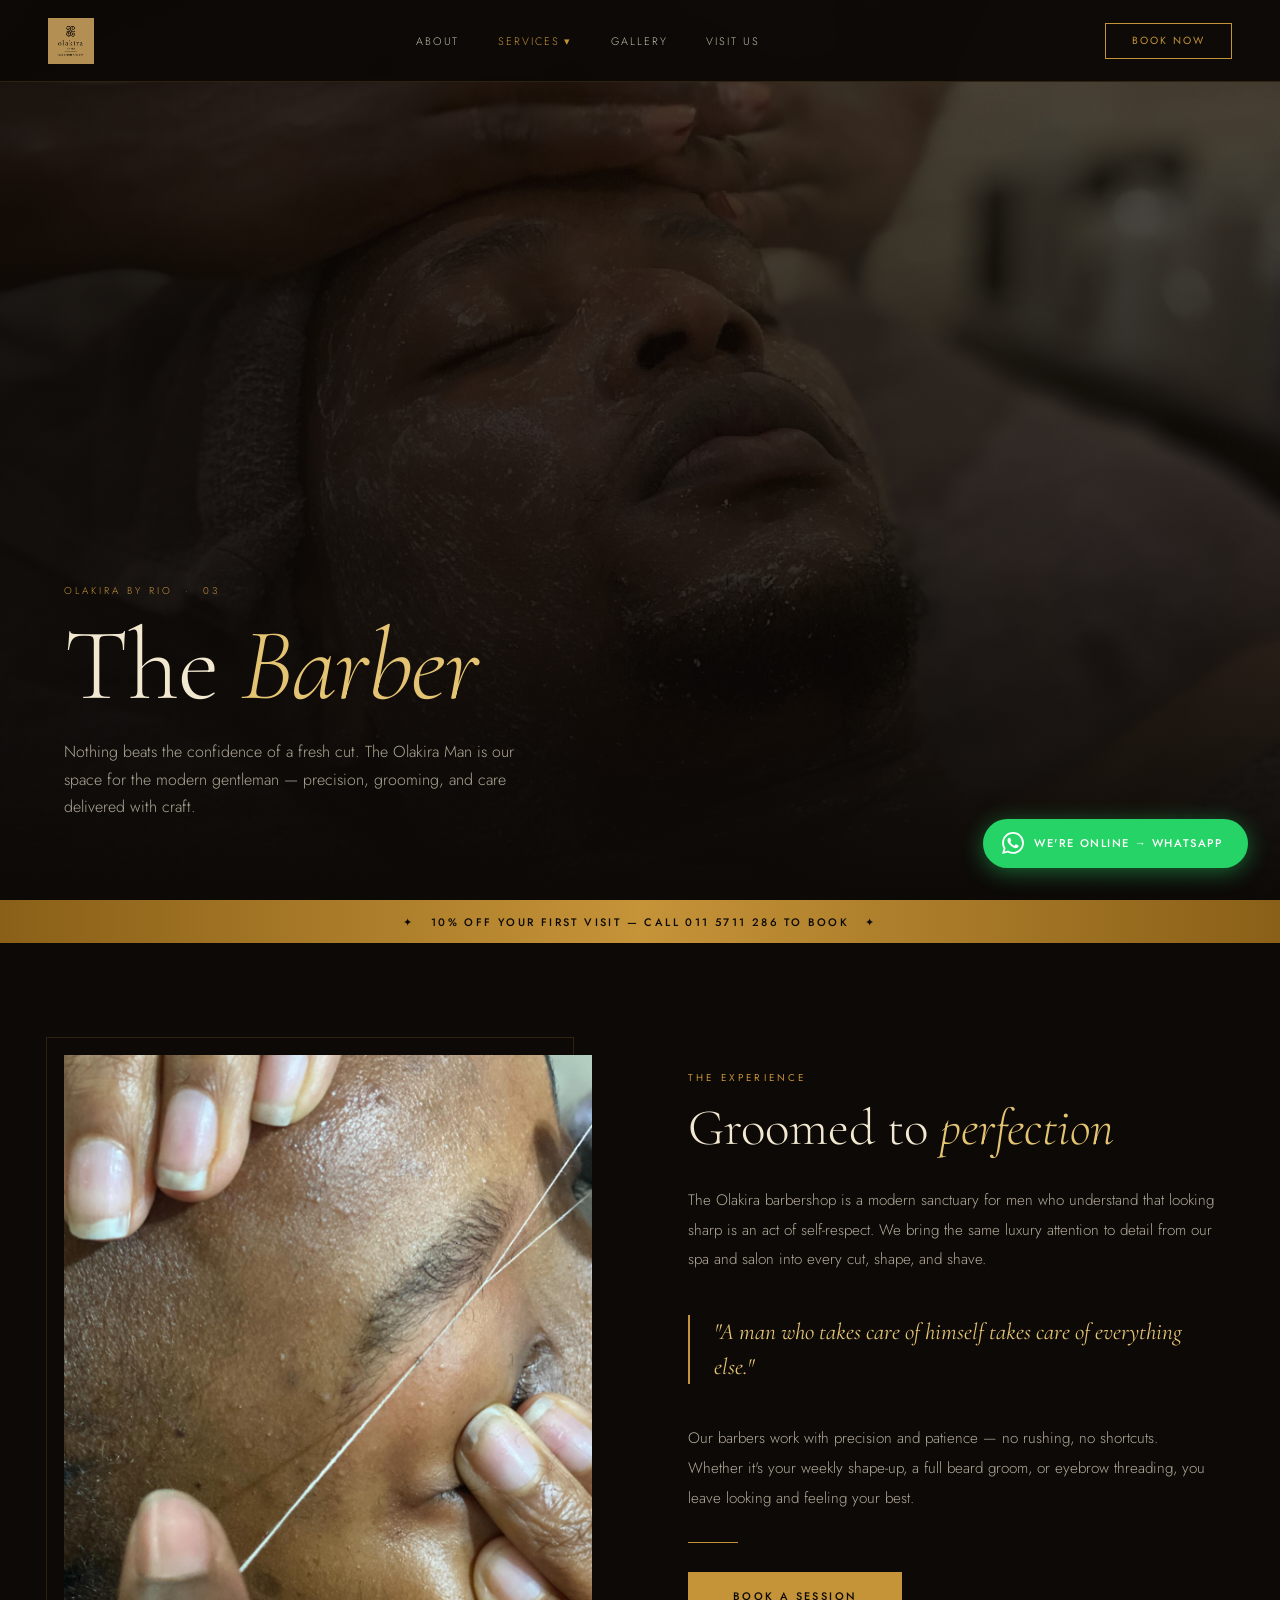
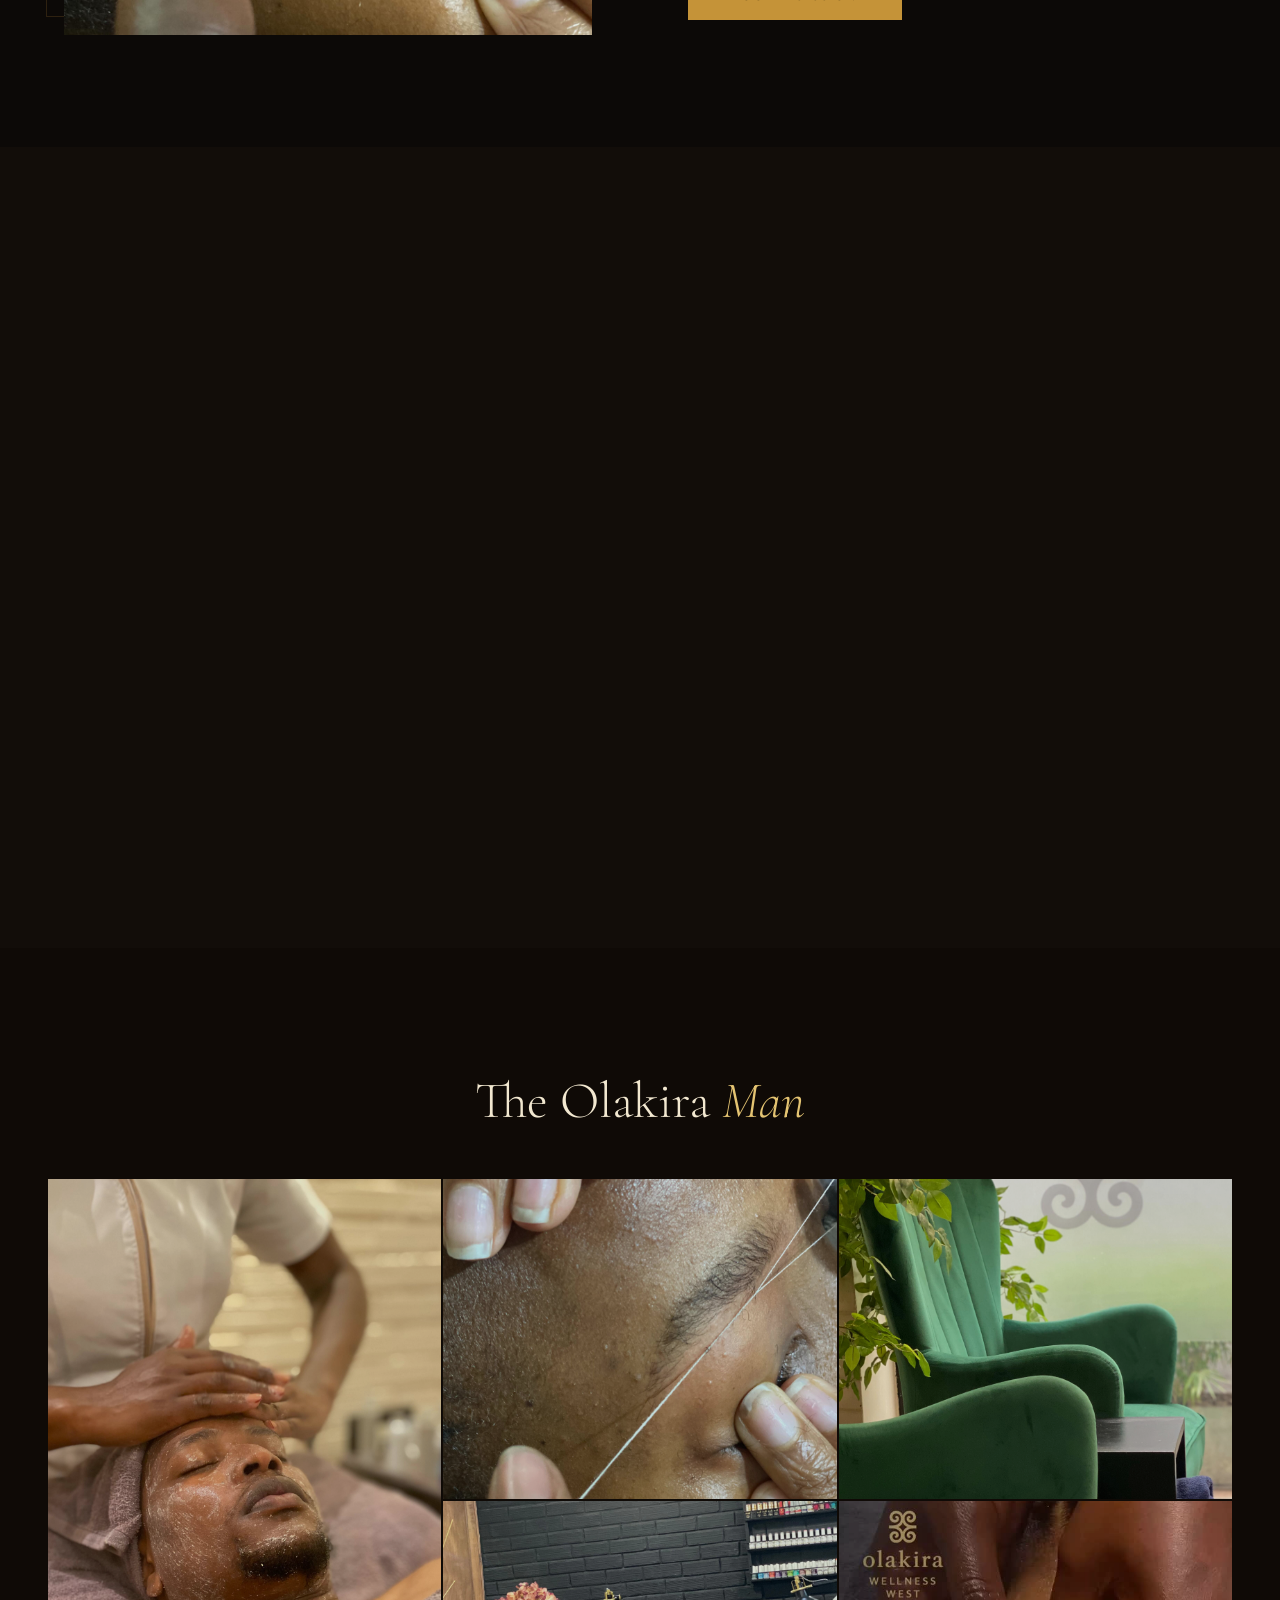
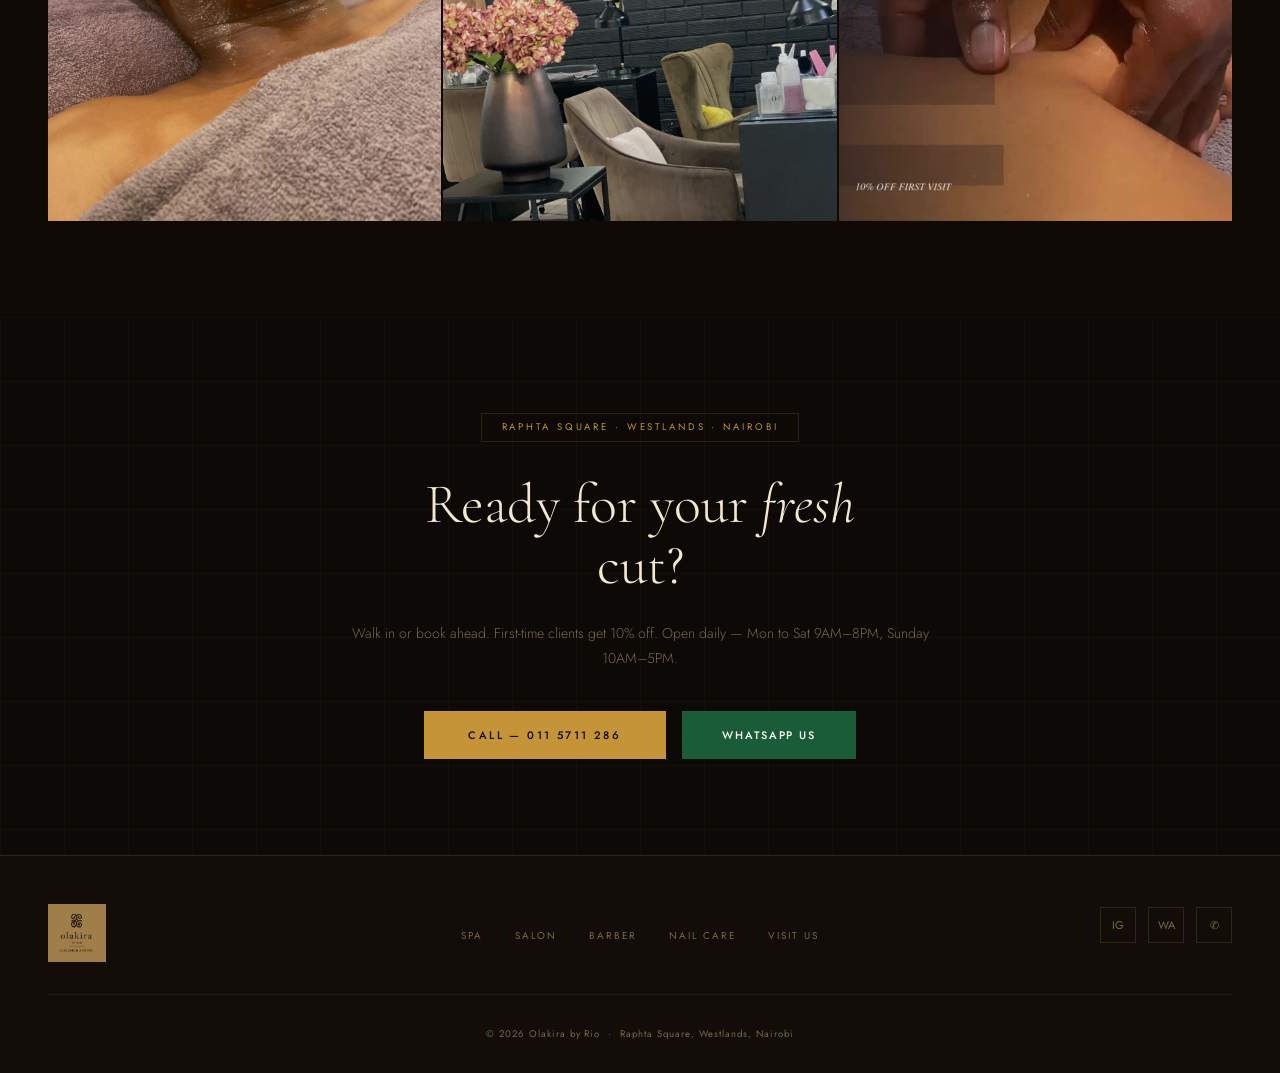
==== commit 8759e7c8: "Fix OG image URLs to point to live GitHub Pages domain Co-Authored-By: Claude Sonnet 4.6 <noreply@an" ====
--- a/barber.html
+++ b/barber.html
@@ -9,10 +9,10 @@
   <meta property="og:type" content="website">
   <meta property="og:title" content="Barber — Olakira by Rio">
   <meta property="og:description" content="Precision cuts, beard grooming & threading for the modern gentleman in Westlands, Nairobi.">
-  <meta property="og:image" content="https://olakiraspa.co.ke/olakiraspa_reels/07_557341249_18411948322112519_5893684565199355379_n.jpg">
-  <meta property="og:url" content="https://olakiraspa.co.ke/barber.html">
+  <meta property="og:image" content="https://joelmuthee.github.io/olakira/olakiraspa_reels/07_557341249_18411948322112519_5893684565199355379_n.jpg">
+  <meta property="og:url" content="https://joelmuthee.github.io/olakira/barber.html">
   <meta name="twitter:card" content="summary_large_image">
-  <meta name="twitter:image" content="https://olakiraspa.co.ke/olakiraspa_reels/07_557341249_18411948322112519_5893684565199355379_n.jpg">
+  <meta name="twitter:image" content="https://joelmuthee.github.io/olakira/olakiraspa_reels/07_557341249_18411948322112519_5893684565199355379_n.jpg">
 
   <link rel="icon" type="image/jpeg" href="Favicon.jpg">
   <link rel="apple-touch-icon" href="Favicon.jpg">
--- a/style.css
+++ b/style.css
@@ -975,8 +975,14 @@
   font-weight: 300;
   line-height: 1.65;
 }
-.info-value a { text-decoration: none; color: inherit; }
-.info-value a:hover { color: var(--gold-lt); }
+.info-value a {
+  text-decoration: none;
+  color: inherit;
+  border-bottom: 1px solid rgba(212,175,100,0.35);
+  padding-bottom: 1px;
+  transition: border-color 0.2s, color 0.2s;
+}
+.info-value a:hover { color: var(--gold-lt); border-color: var(--gold-lt); }
 .hours-table {
   display: grid;
   grid-template-columns: auto 1fr;
@@ -1257,10 +1263,10 @@
   50%       { box-shadow: 0 4px 30px rgba(37,211,102,0.75), 0 0 0 8px rgba(37,211,102,0.1); }
 }
 
-/* Collapse to icon-only on small screens */
+/* Shrink pill slightly on small screens but keep text */
 @media (max-width: 480px) {
-  .wa-float span { display: none; }
-  .wa-float { padding: 0.9rem; border-radius: 50%; bottom: 1.2rem; right: 1.2rem; }
+  .wa-float { bottom: 1.2rem; right: 1.2rem; font-size: 0.72rem; padding: 0.75rem 1.1rem; gap: 0.55rem; }
+  .wa-float svg { width: 18px; height: 18px; }
 }
 
 /* ============================================
@@ -1302,9 +1308,11 @@
   .booking-cta { padding: 4rem 1.5rem; }
   .visit-section { padding: 4rem 1.5rem; }
   .footer-inner { grid-template-columns: 1fr; text-align: center; }
+  .footer-logo { display: flex; justify-content: center; }
   .footer-right { text-align: center; }
+  .footer-links { justify-content: center; flex-wrap: wrap; }
   .footer-social { justify-content: center; }
-  .about-stats { grid-template-columns: repeat(3, 1fr); }
+  .about-stats { grid-template-columns: repeat(3, 1fr); text-align: center; }
 }
 
 @media (max-width: 480px) {
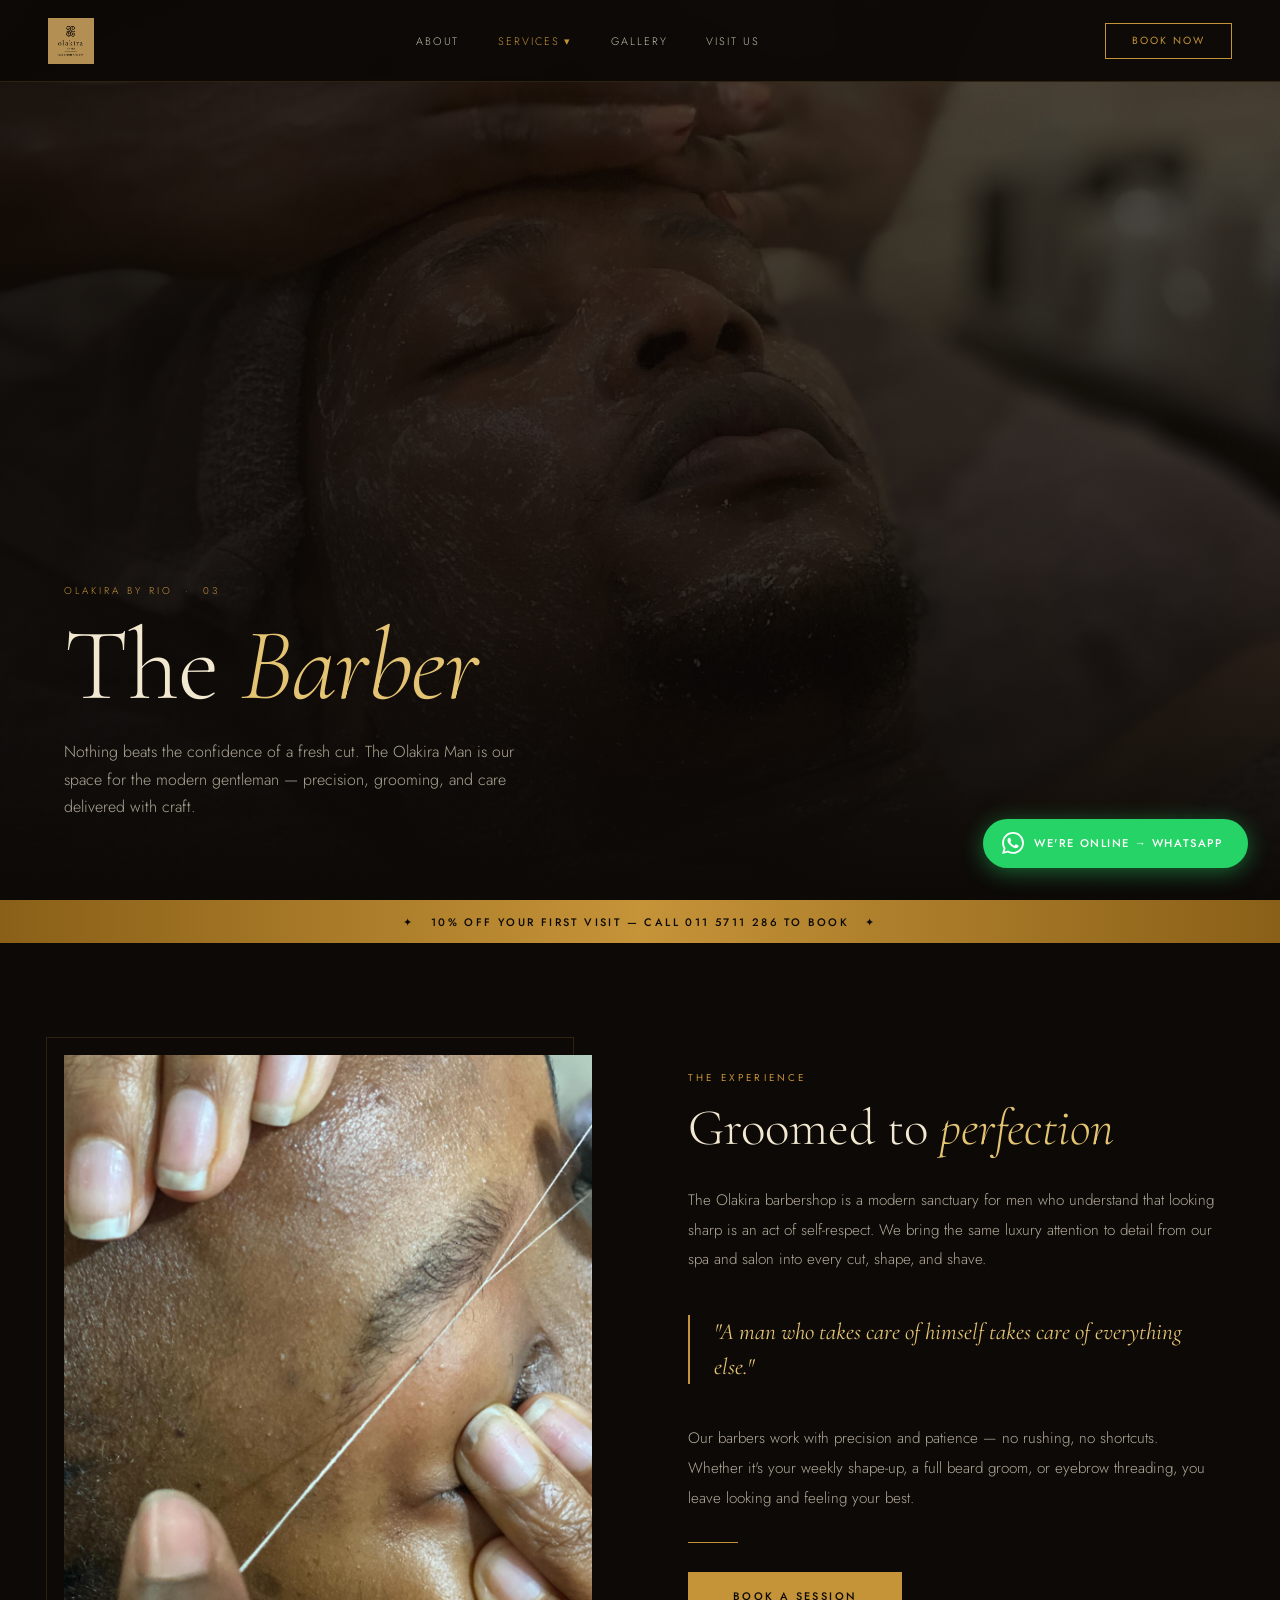
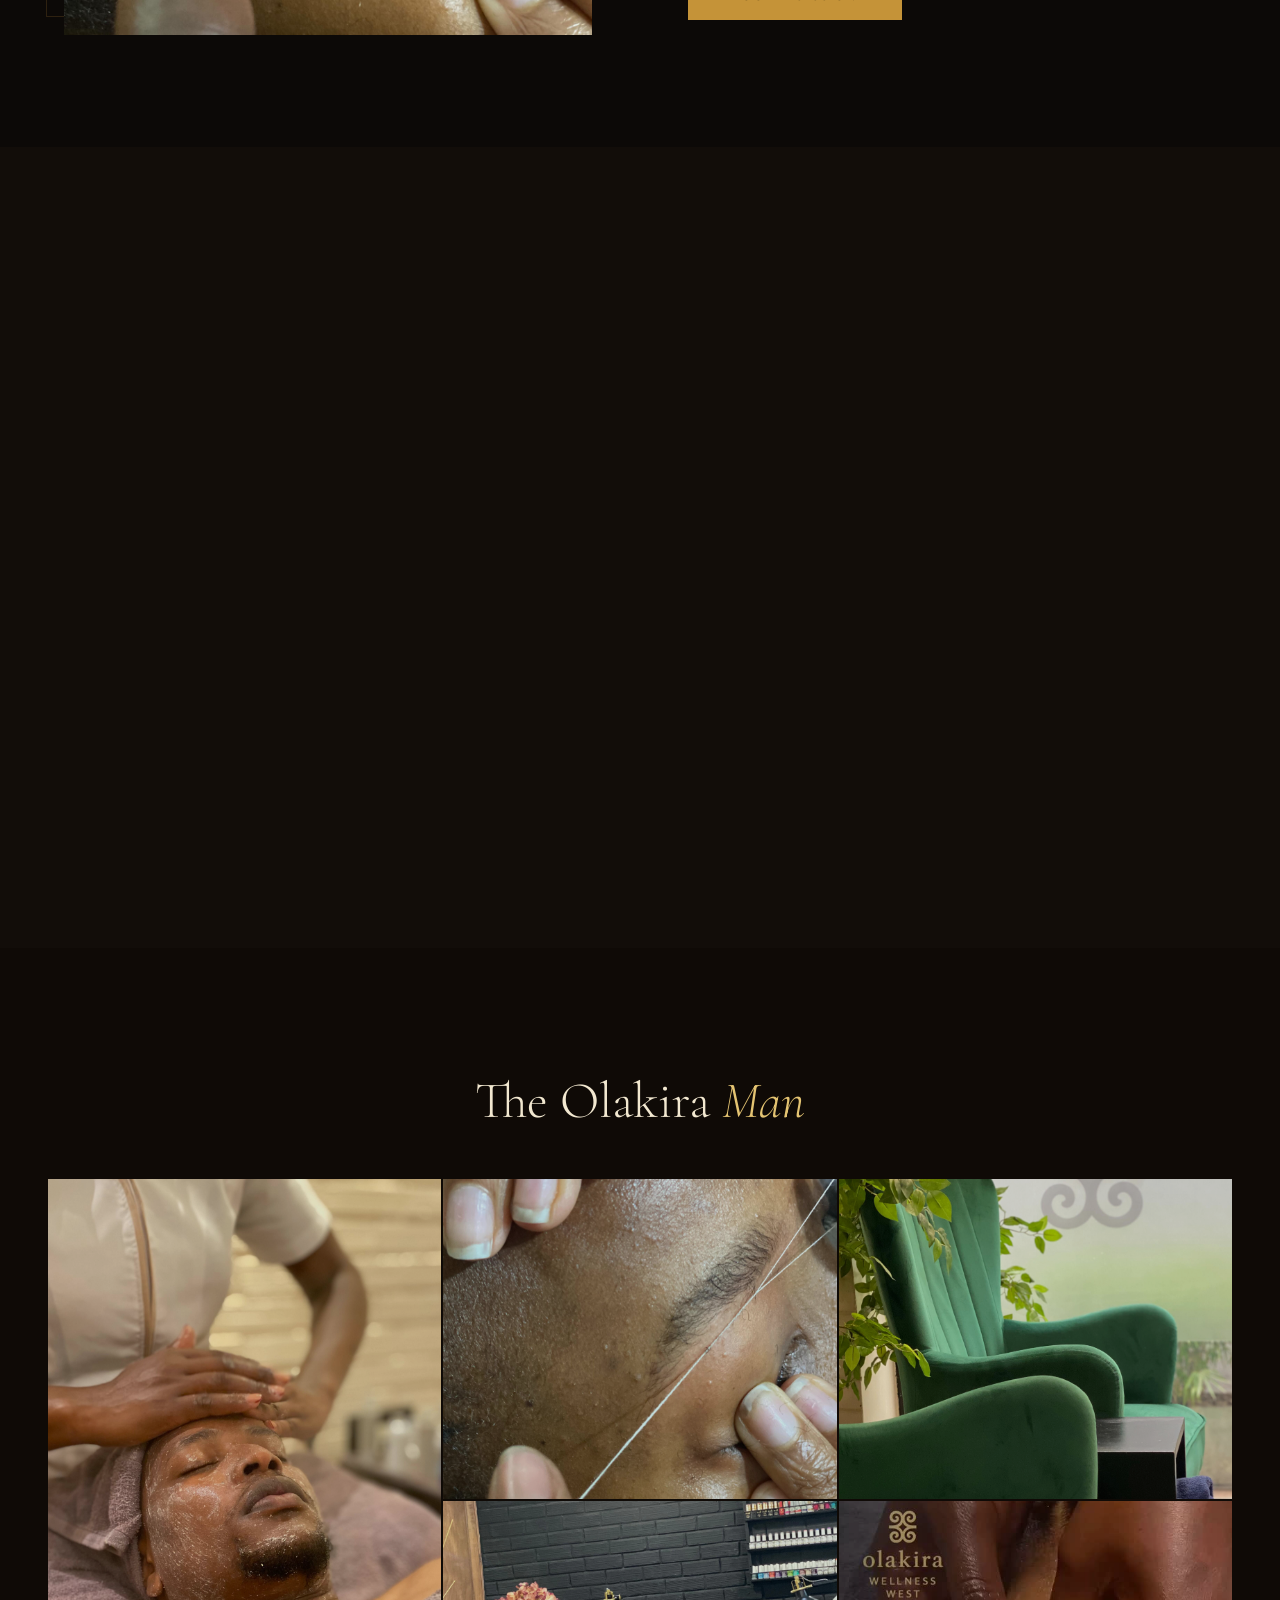
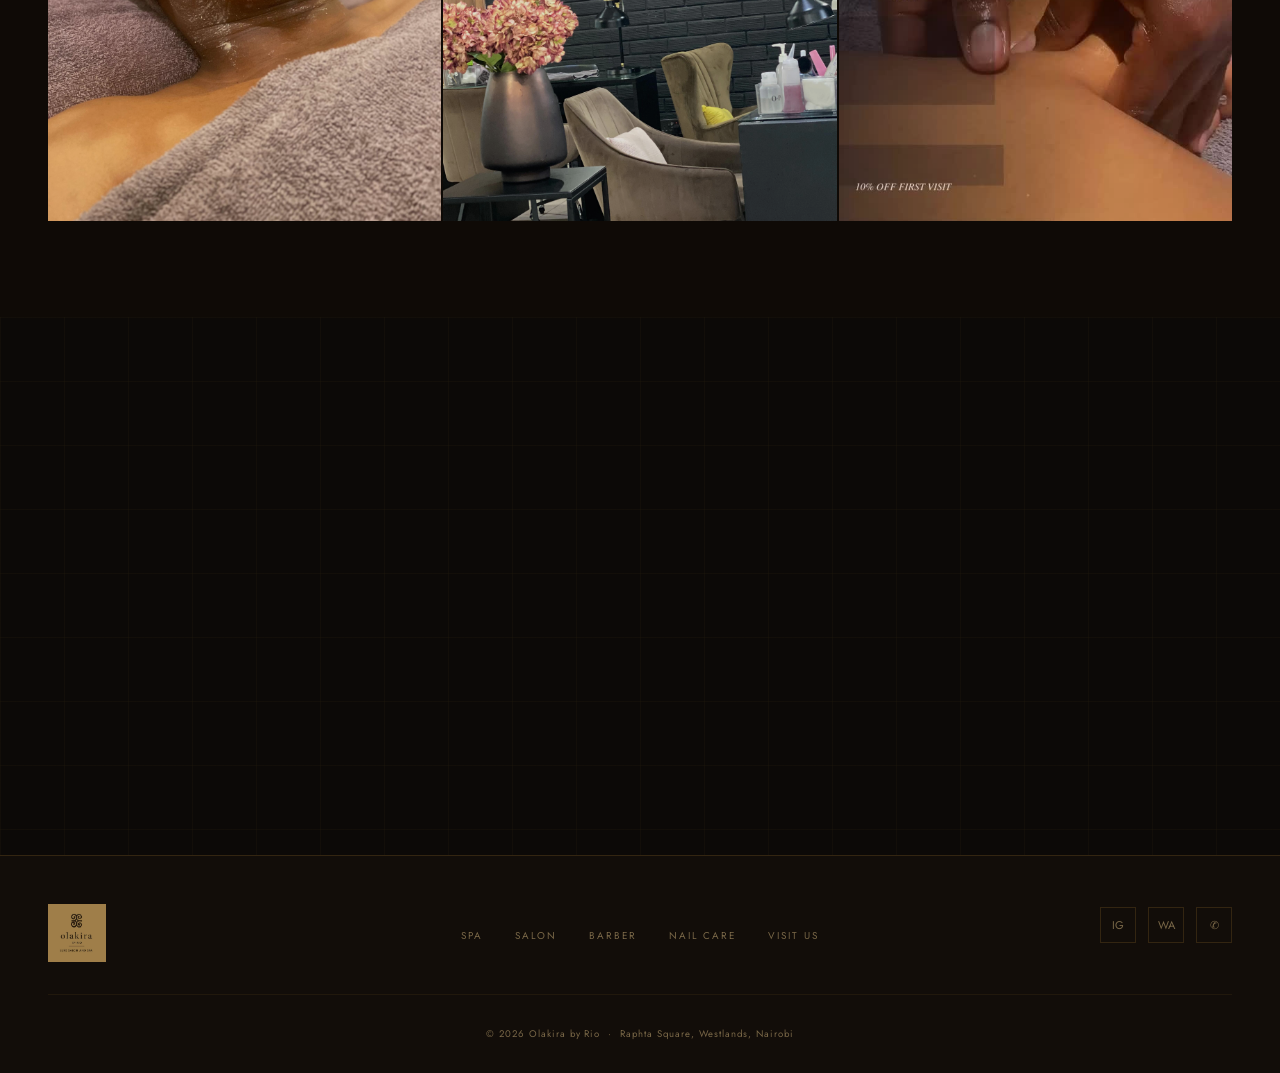
==== commit 090932e2: "Fix OG URLs to correct live domain olakira.essenceautomations.com Co-Authored-By: Claude Sonnet 4.6 " ====
--- a/barber.html
+++ b/barber.html
@@ -9,10 +9,10 @@
   <meta property="og:type" content="website">
   <meta property="og:title" content="Barber — Olakira by Rio">
   <meta property="og:description" content="Precision cuts, beard grooming & threading for the modern gentleman in Westlands, Nairobi.">
-  <meta property="og:image" content="https://joelmuthee.github.io/olakira/olakiraspa_reels/07_557341249_18411948322112519_5893684565199355379_n.jpg">
-  <meta property="og:url" content="https://joelmuthee.github.io/olakira/barber.html">
+  <meta property="og:image" content="https://olakira.essenceautomations.com/olakiraspa_reels/07_557341249_18411948322112519_5893684565199355379_n.jpg">
+  <meta property="og:url" content="https://olakira.essenceautomations.com/barber.html">
   <meta name="twitter:card" content="summary_large_image">
-  <meta name="twitter:image" content="https://joelmuthee.github.io/olakira/olakiraspa_reels/07_557341249_18411948322112519_5893684565199355379_n.jpg">
+  <meta name="twitter:image" content="https://olakira.essenceautomations.com/olakiraspa_reels/07_557341249_18411948322112519_5893684565199355379_n.jpg">
 
   <link rel="icon" type="image/jpeg" href="Favicon.jpg">
   <link rel="apple-touch-icon" href="Favicon.jpg">
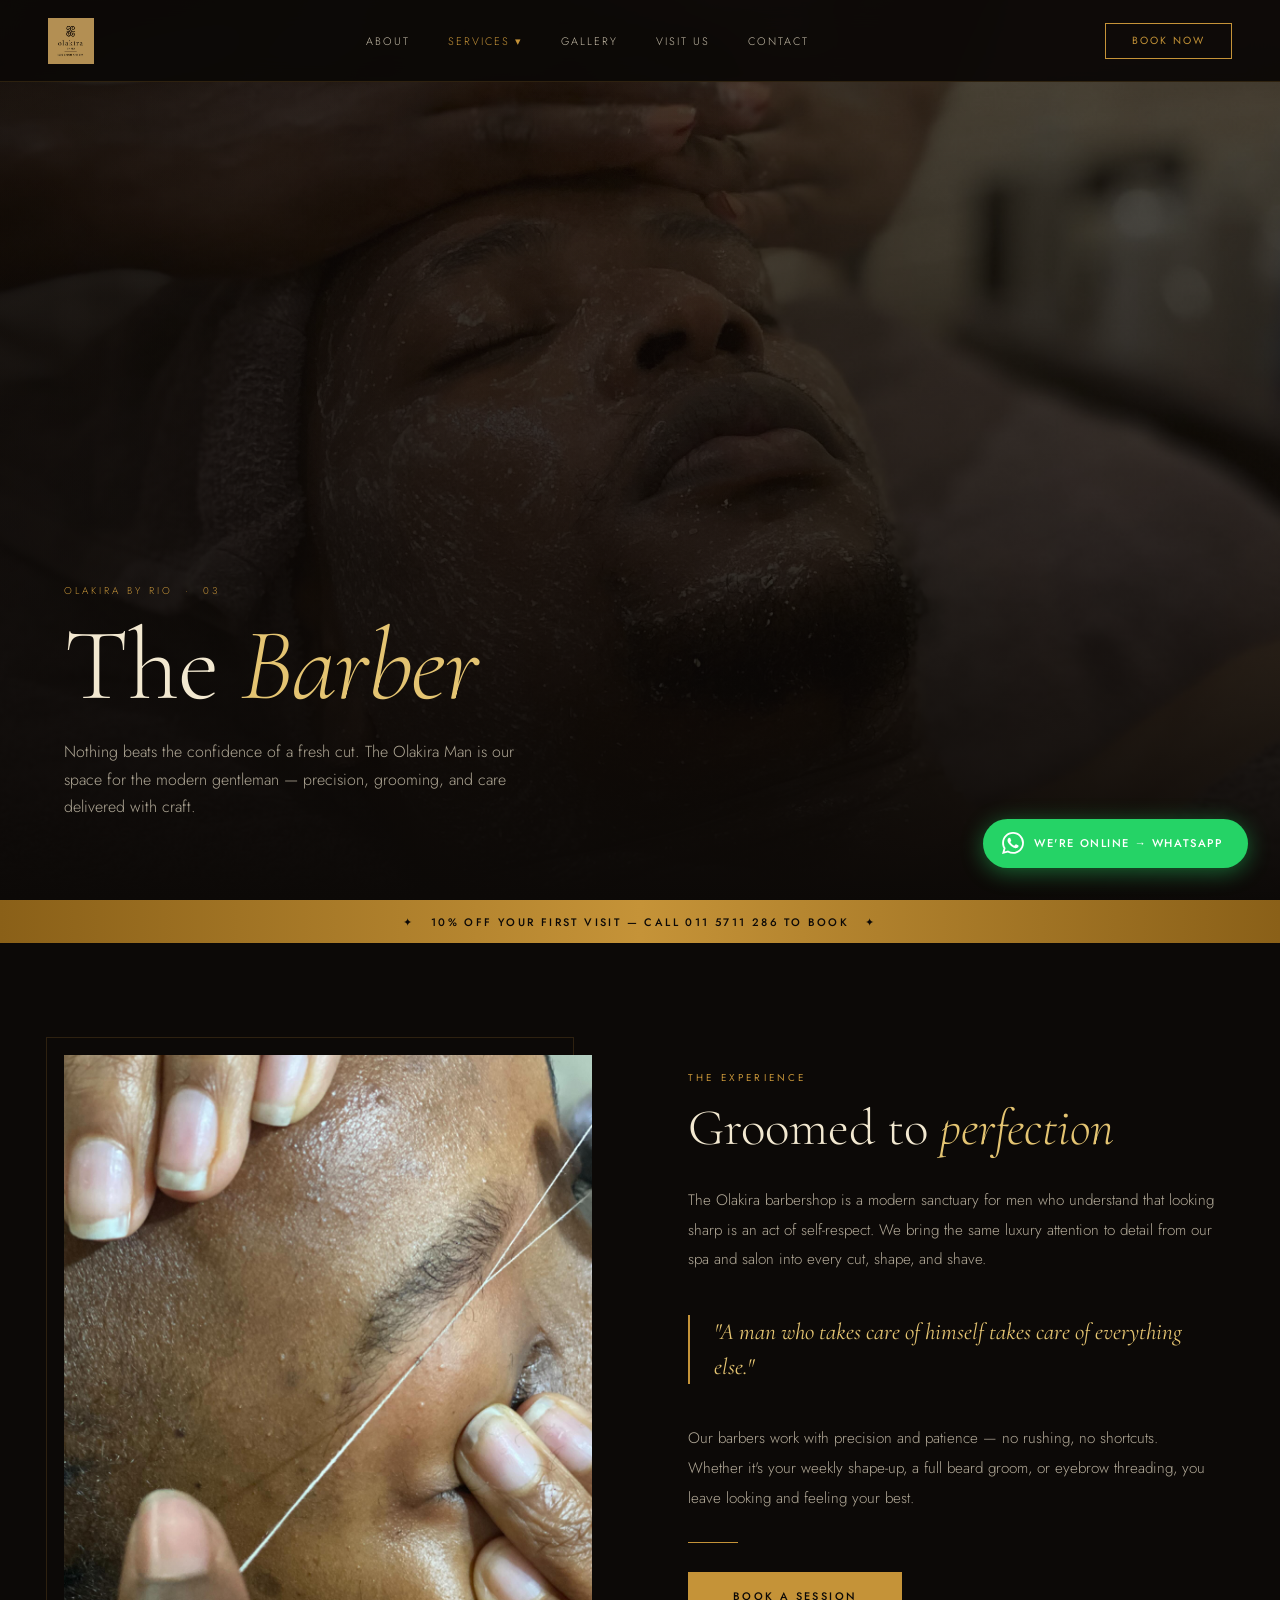
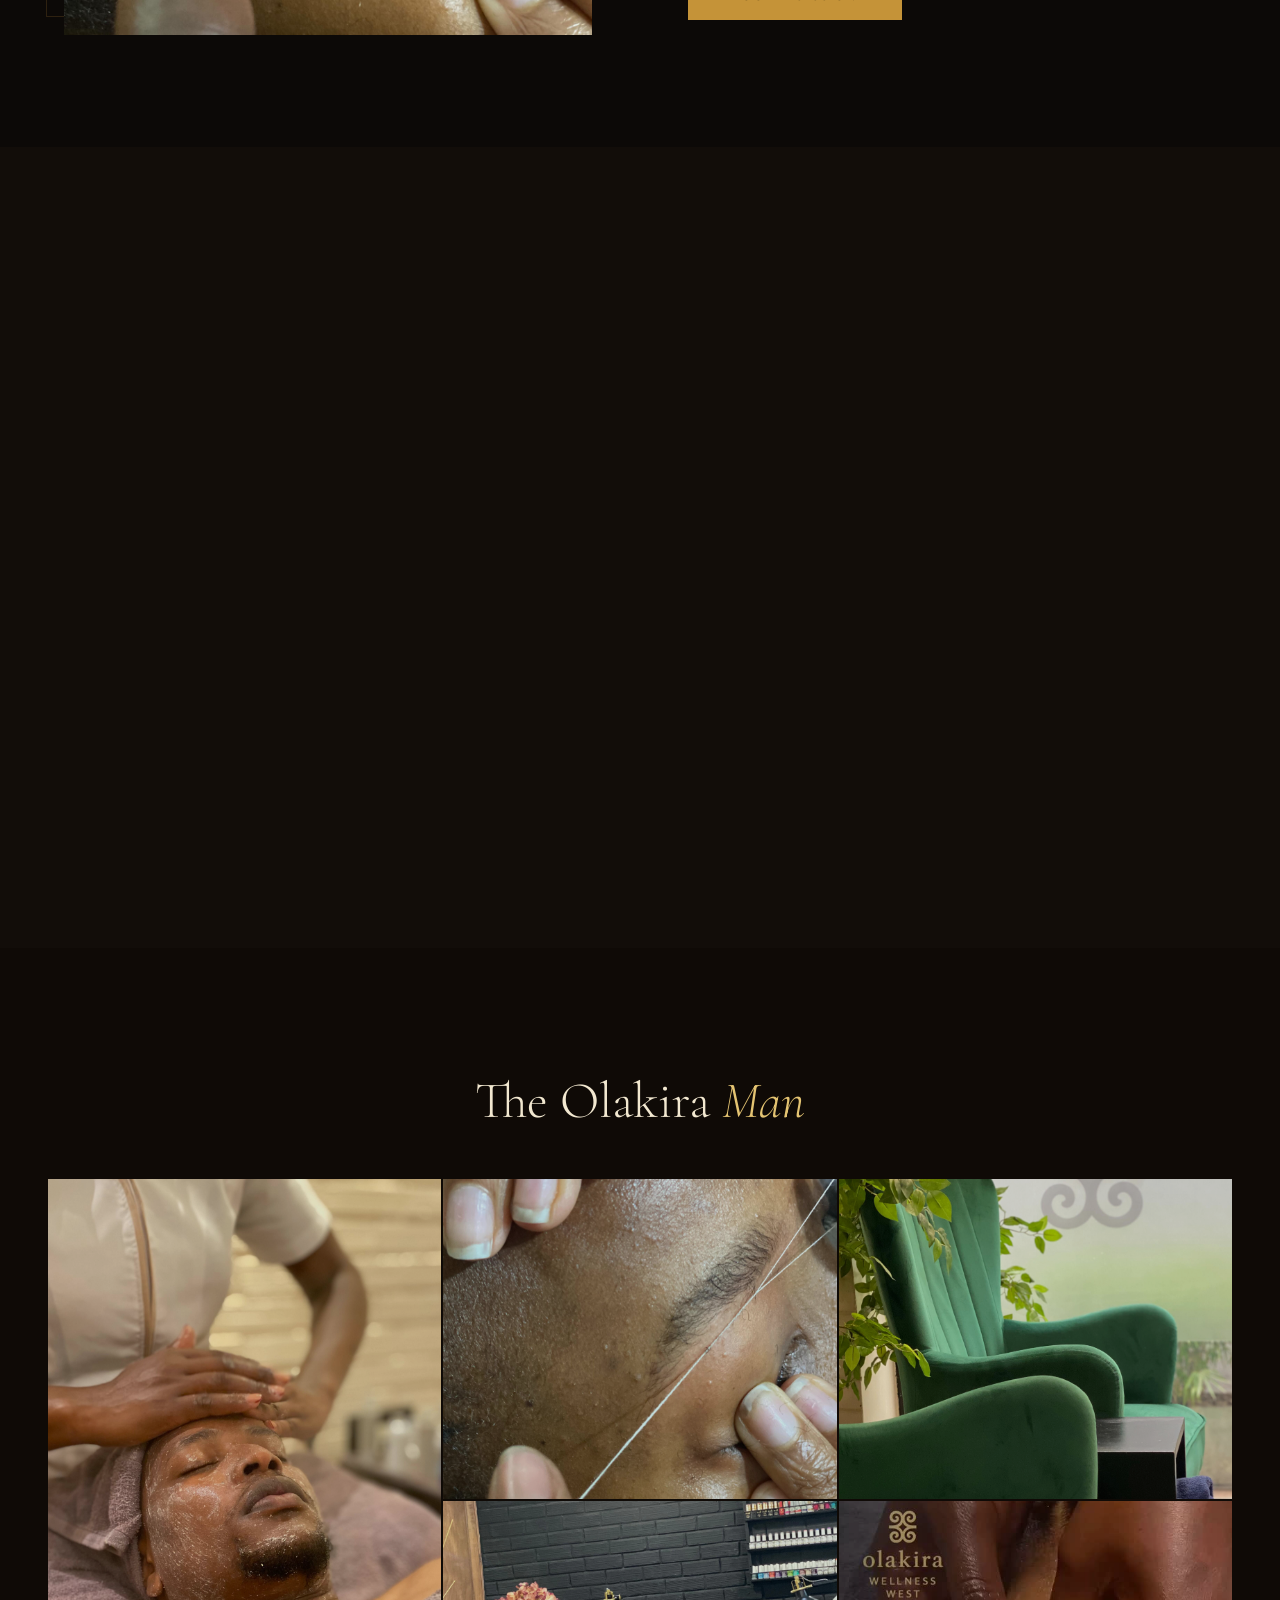
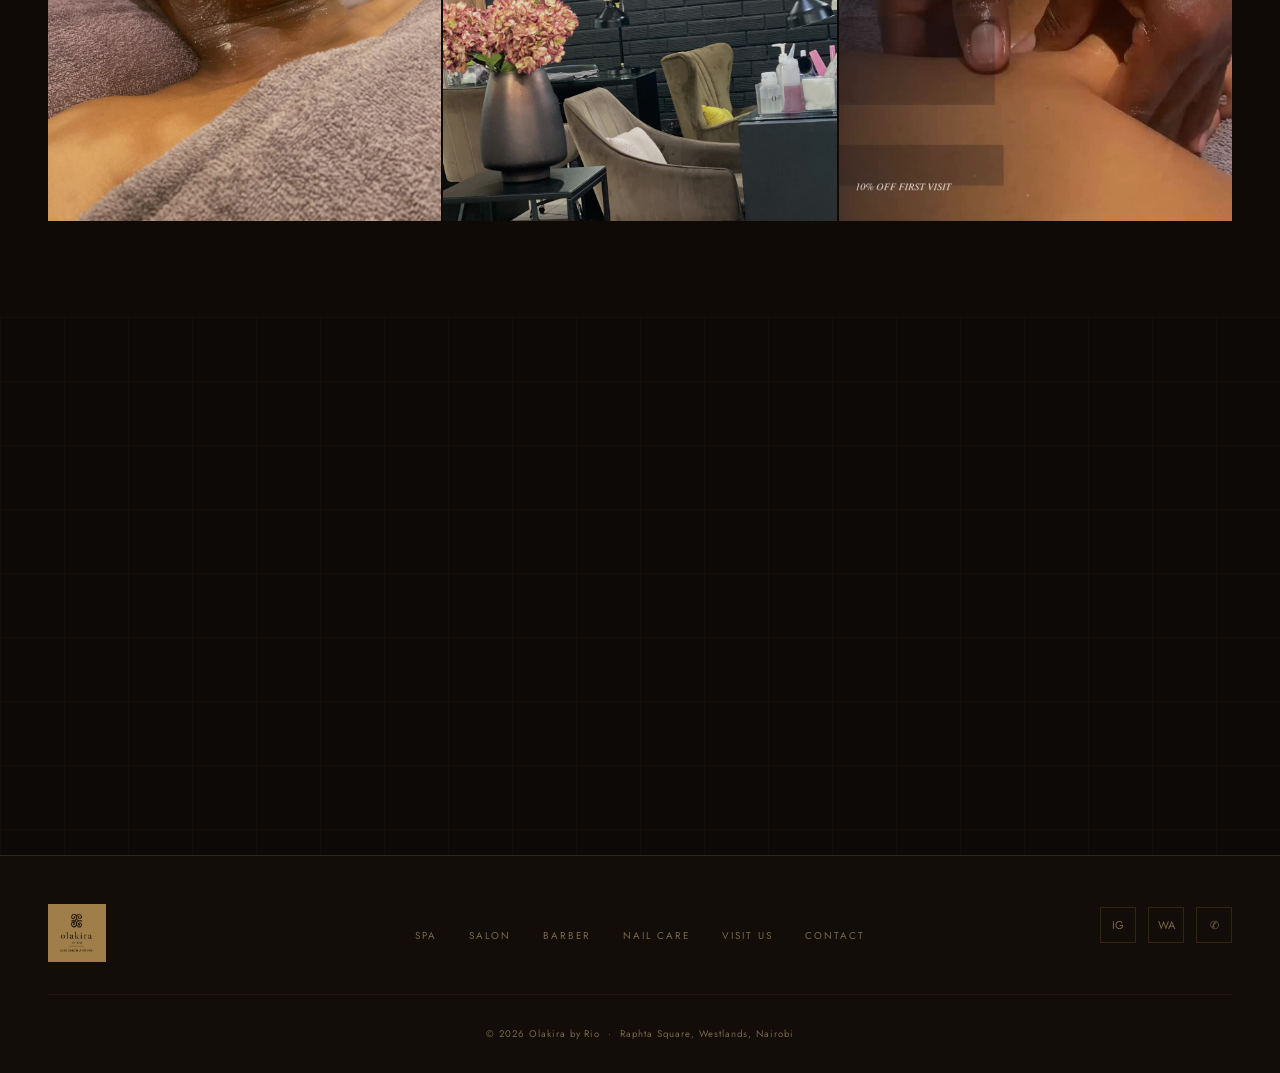
==== commit cabbba48: "Add Contact page; add Contact to nav, mobile menu & footer across all pages Co-Authored-By: Claude S" ====
--- a/barber.html
+++ b/barber.html
@@ -39,6 +39,7 @@
         </li>
         <li><a href="index.html#gallery">Gallery</a></li>
         <li><a href="index.html#visit">Visit Us</a></li>
+        <li><a href="contact.html">Contact</a></li>
       </ul>
     </div>
     <a href="tel:0115711286" class="nav-cta">Book Now</a>
@@ -56,6 +57,7 @@
     <a href="barber.html">Barber</a>
     <a href="nail-care.html">Nail Care</a>
     <a href="index.html#visit">Visit Us</a>
+    <a href="contact.html">Contact</a>
     <a href="tel:0115711286" style="color:var(--gold)">011 5711 286</a>
   </div>
 
@@ -209,6 +211,7 @@
         <li><a href="barber.html">Barber</a></li>
         <li><a href="nail-care.html">Nail Care</a></li>
         <li><a href="index.html#visit">Visit Us</a></li>
+        <li><a href="contact.html">Contact</a></li>
       </ul>
       <div class="footer-right">
         <div class="footer-social">
--- a/style.css
+++ b/style.css
@@ -1046,6 +1046,25 @@
 }
 
 /* ============================================
+   CONTACT PAGE
+   ============================================ */
+.contact-section {
+  padding: 7rem 4rem;
+  max-width: 1300px;
+  margin: 0 auto;
+}
+.contact-inner {
+  display: grid;
+  grid-template-columns: 1fr 1fr;
+  gap: 6rem;
+  align-items: start;
+}
+.contact-map .map-embed {
+  height: 420px;
+  margin-bottom: 0;
+}
+
+/* ============================================
    FOOTER
    ============================================ */
 footer {
@@ -1278,9 +1297,11 @@
   .home-about { grid-template-columns: 1fr; gap: 3rem; padding: 5rem 2rem; }
   .home-about-photo img { height: 420px; }
   .visit-inner { grid-template-columns: 1fr; gap: 3rem; }
+  .contact-section { padding: 5rem 2rem; }
+  .contact-inner { grid-template-columns: 1fr; gap: 3rem; }
   .service-intro { grid-template-columns: 1fr; gap: 3rem; padding: 5rem 2rem; }
   .service-intro.reverse { direction: ltr; }
-  .service-intro-photo img { height: 400px; }
+  .service-intro-photo img { height: auto; max-height: 520px; object-fit: cover; width: 100%; }
   .gallery-grid-3 { grid-template-columns: 1fr 1fr; }
   .gallery-grid-3 .gallery-item.tall { grid-row: span 1; height: 320px; }
   .menu-grid { grid-template-columns: 1fr; }
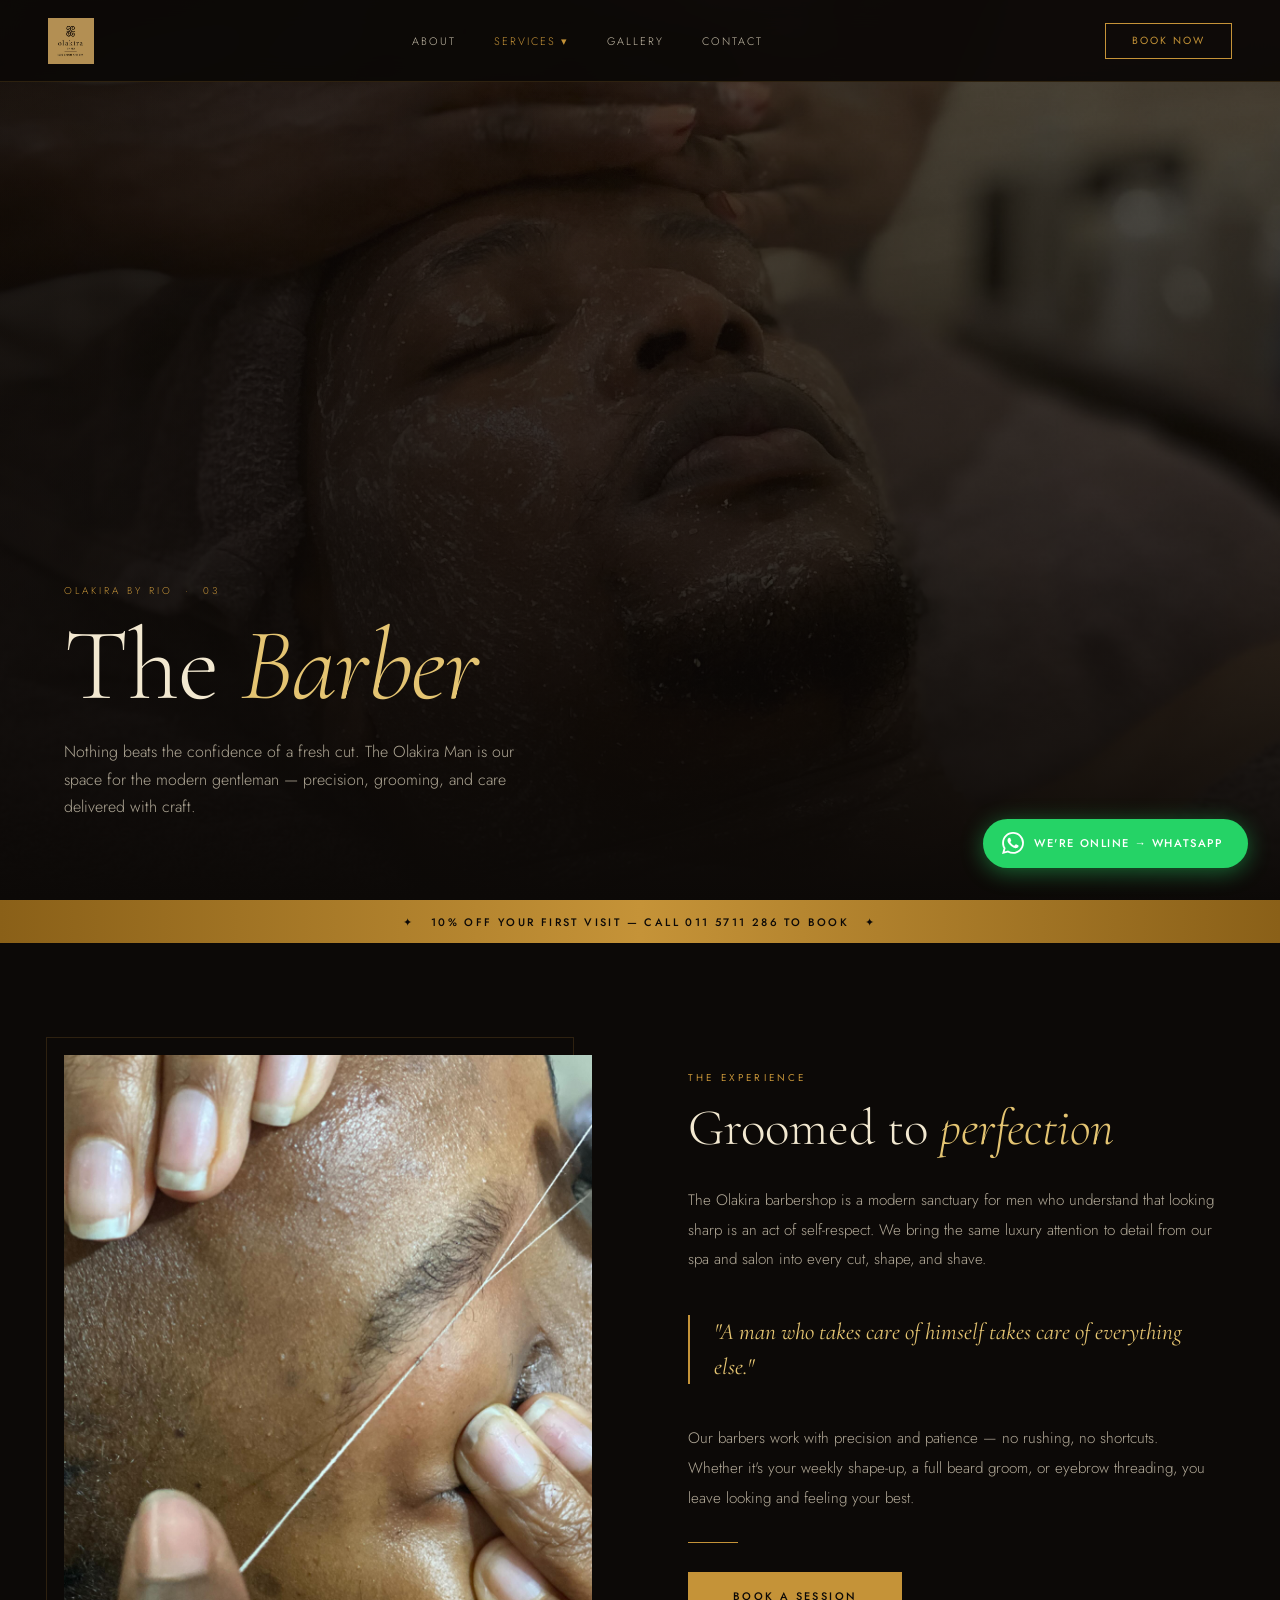
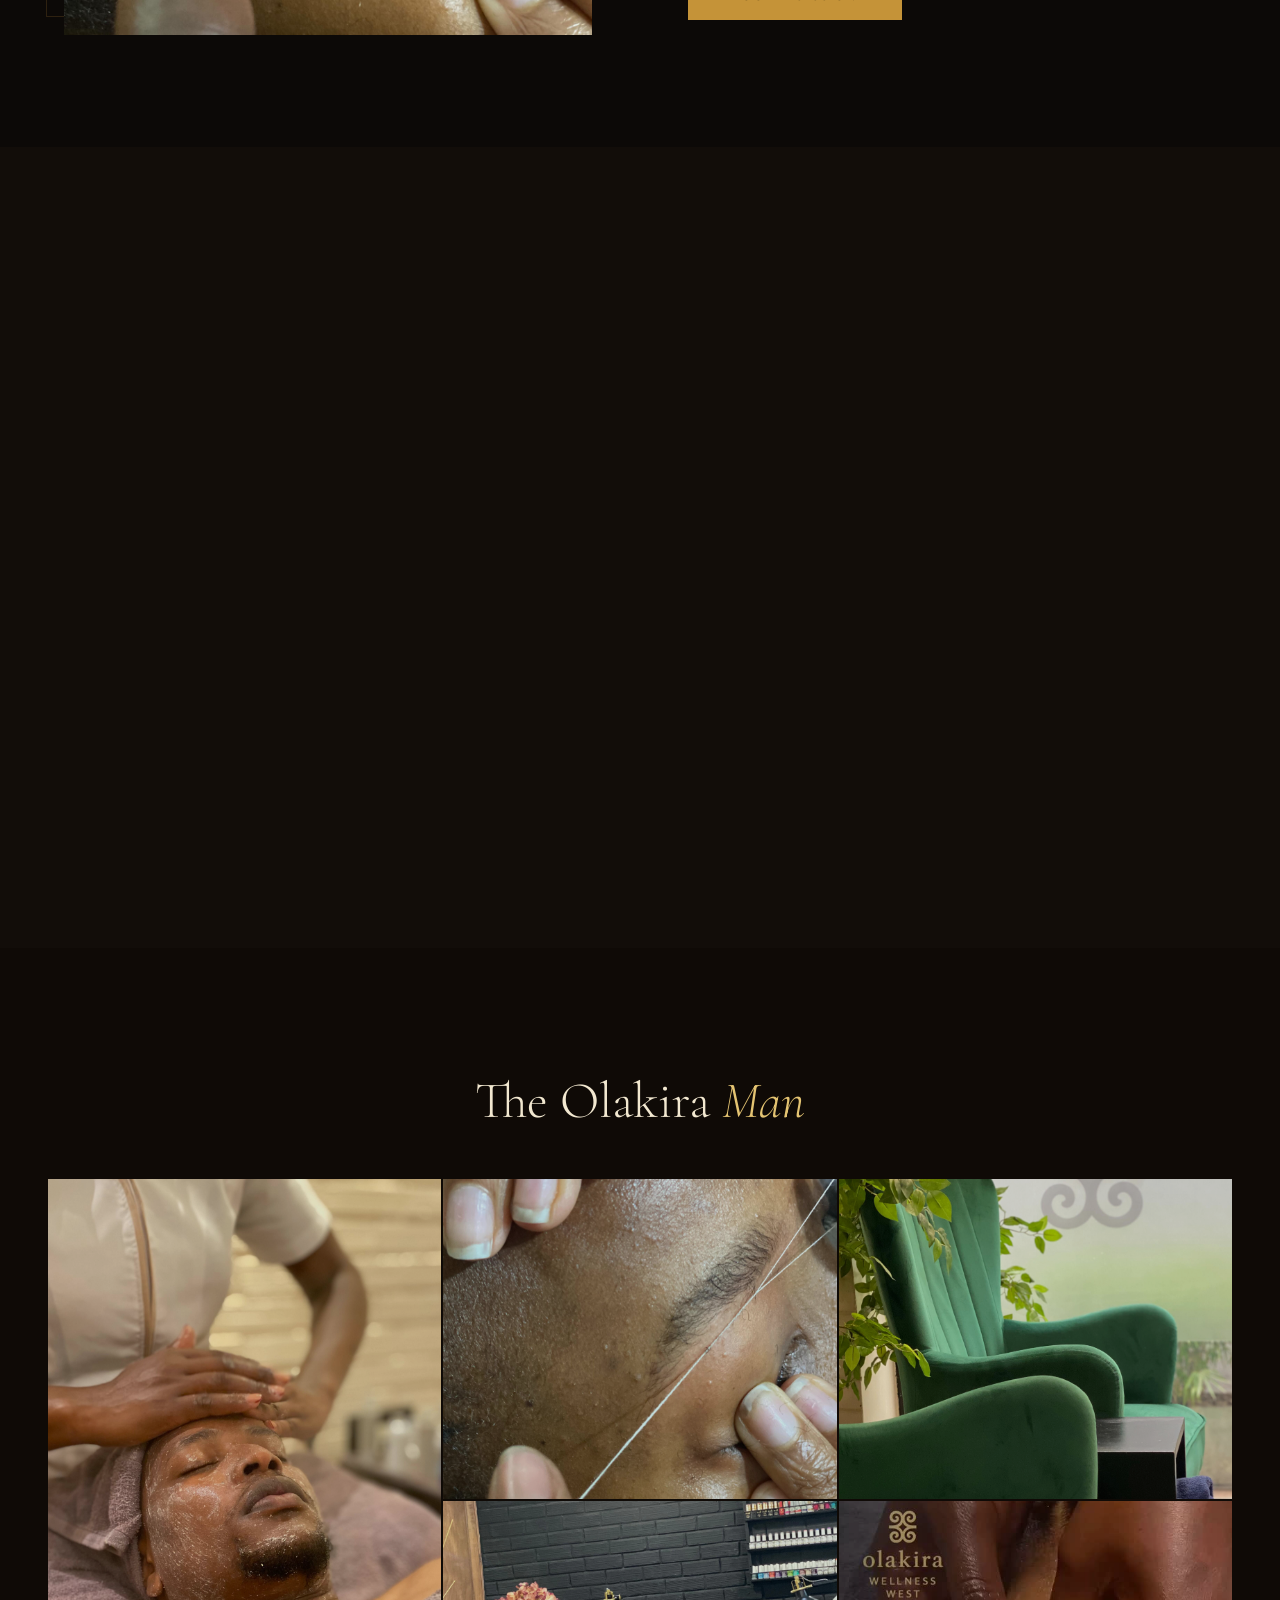
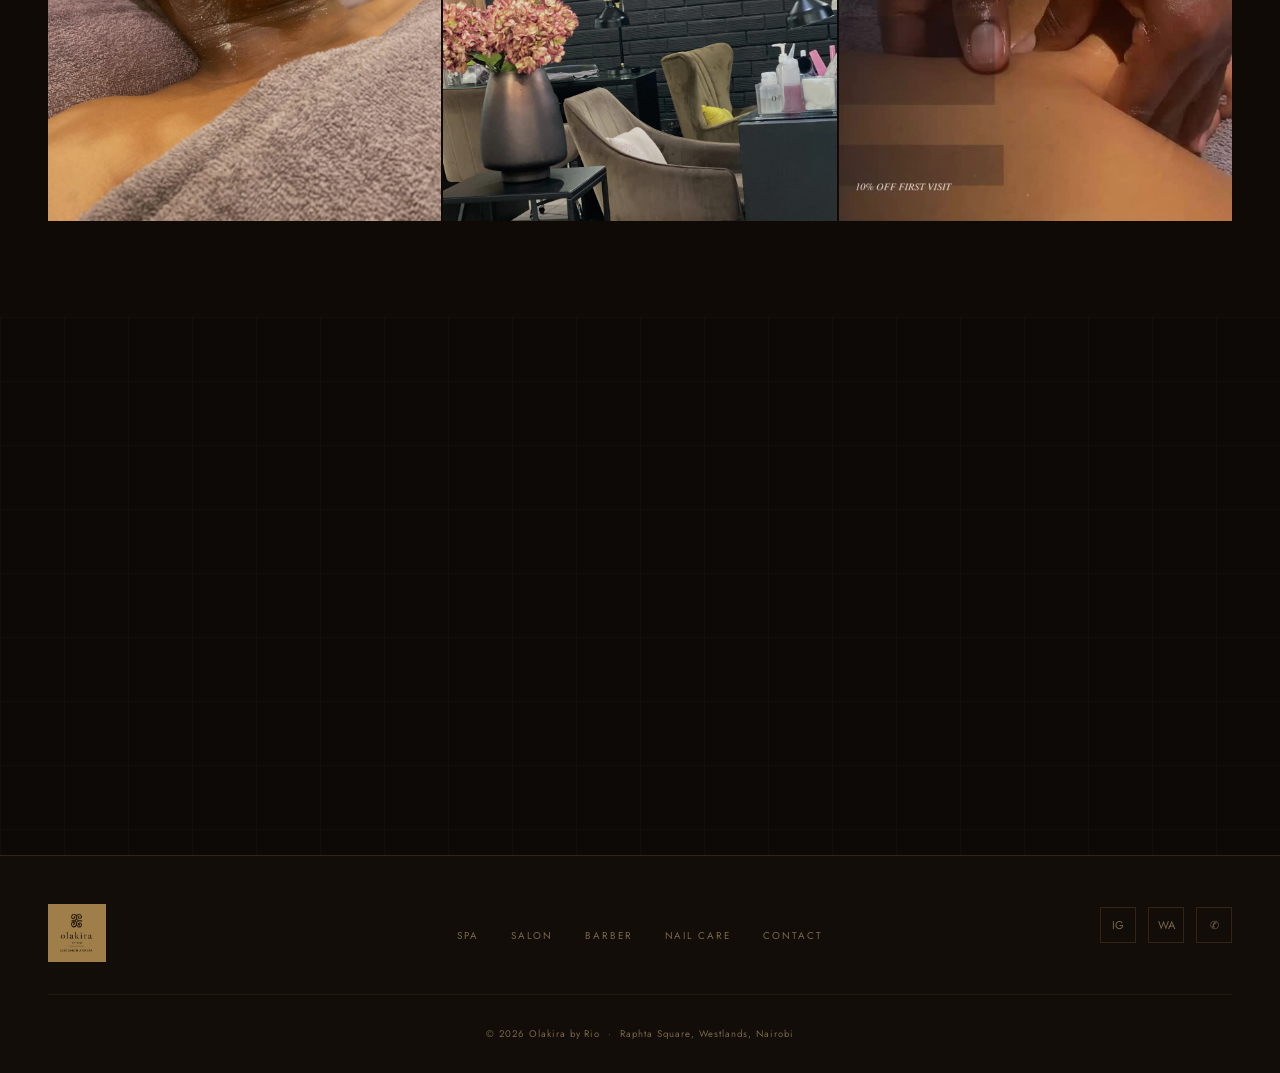
==== commit 58815bfa: "Remove Visit Us from nav — Contact page covers it Co-Authored-By: Claude Sonnet 4.6 <noreply@anthrop" ====
--- a/barber.html
+++ b/barber.html
@@ -38,7 +38,6 @@
           </div>
         </li>
         <li><a href="index.html#gallery">Gallery</a></li>
-        <li><a href="index.html#visit">Visit Us</a></li>
         <li><a href="contact.html">Contact</a></li>
       </ul>
     </div>
@@ -56,7 +55,6 @@
     <a href="salon.html">Salon</a>
     <a href="barber.html">Barber</a>
     <a href="nail-care.html">Nail Care</a>
-    <a href="index.html#visit">Visit Us</a>
     <a href="contact.html">Contact</a>
     <a href="tel:0115711286" style="color:var(--gold)">011 5711 286</a>
   </div>
@@ -210,7 +208,6 @@
         <li><a href="salon.html">Salon</a></li>
         <li><a href="barber.html">Barber</a></li>
         <li><a href="nail-care.html">Nail Care</a></li>
-        <li><a href="index.html#visit">Visit Us</a></li>
         <li><a href="contact.html">Contact</a></li>
       </ul>
       <div class="footer-right">
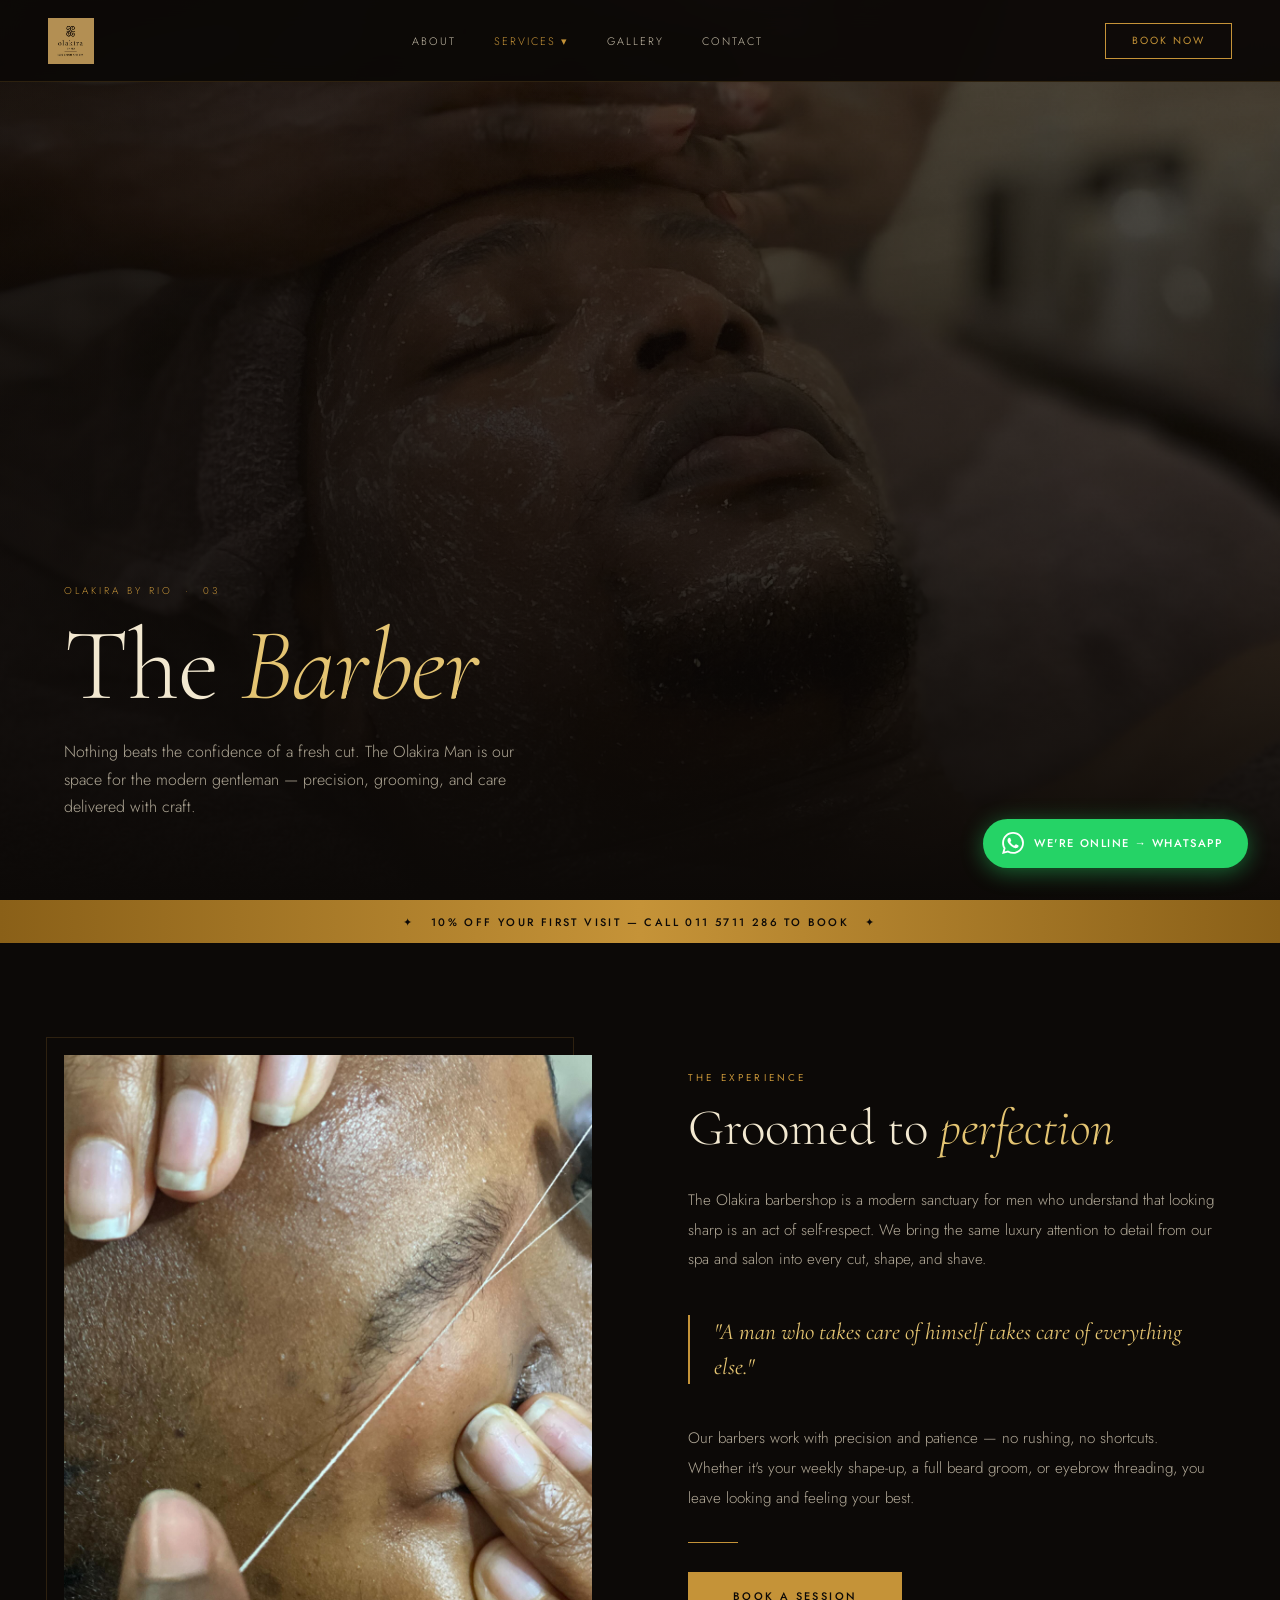
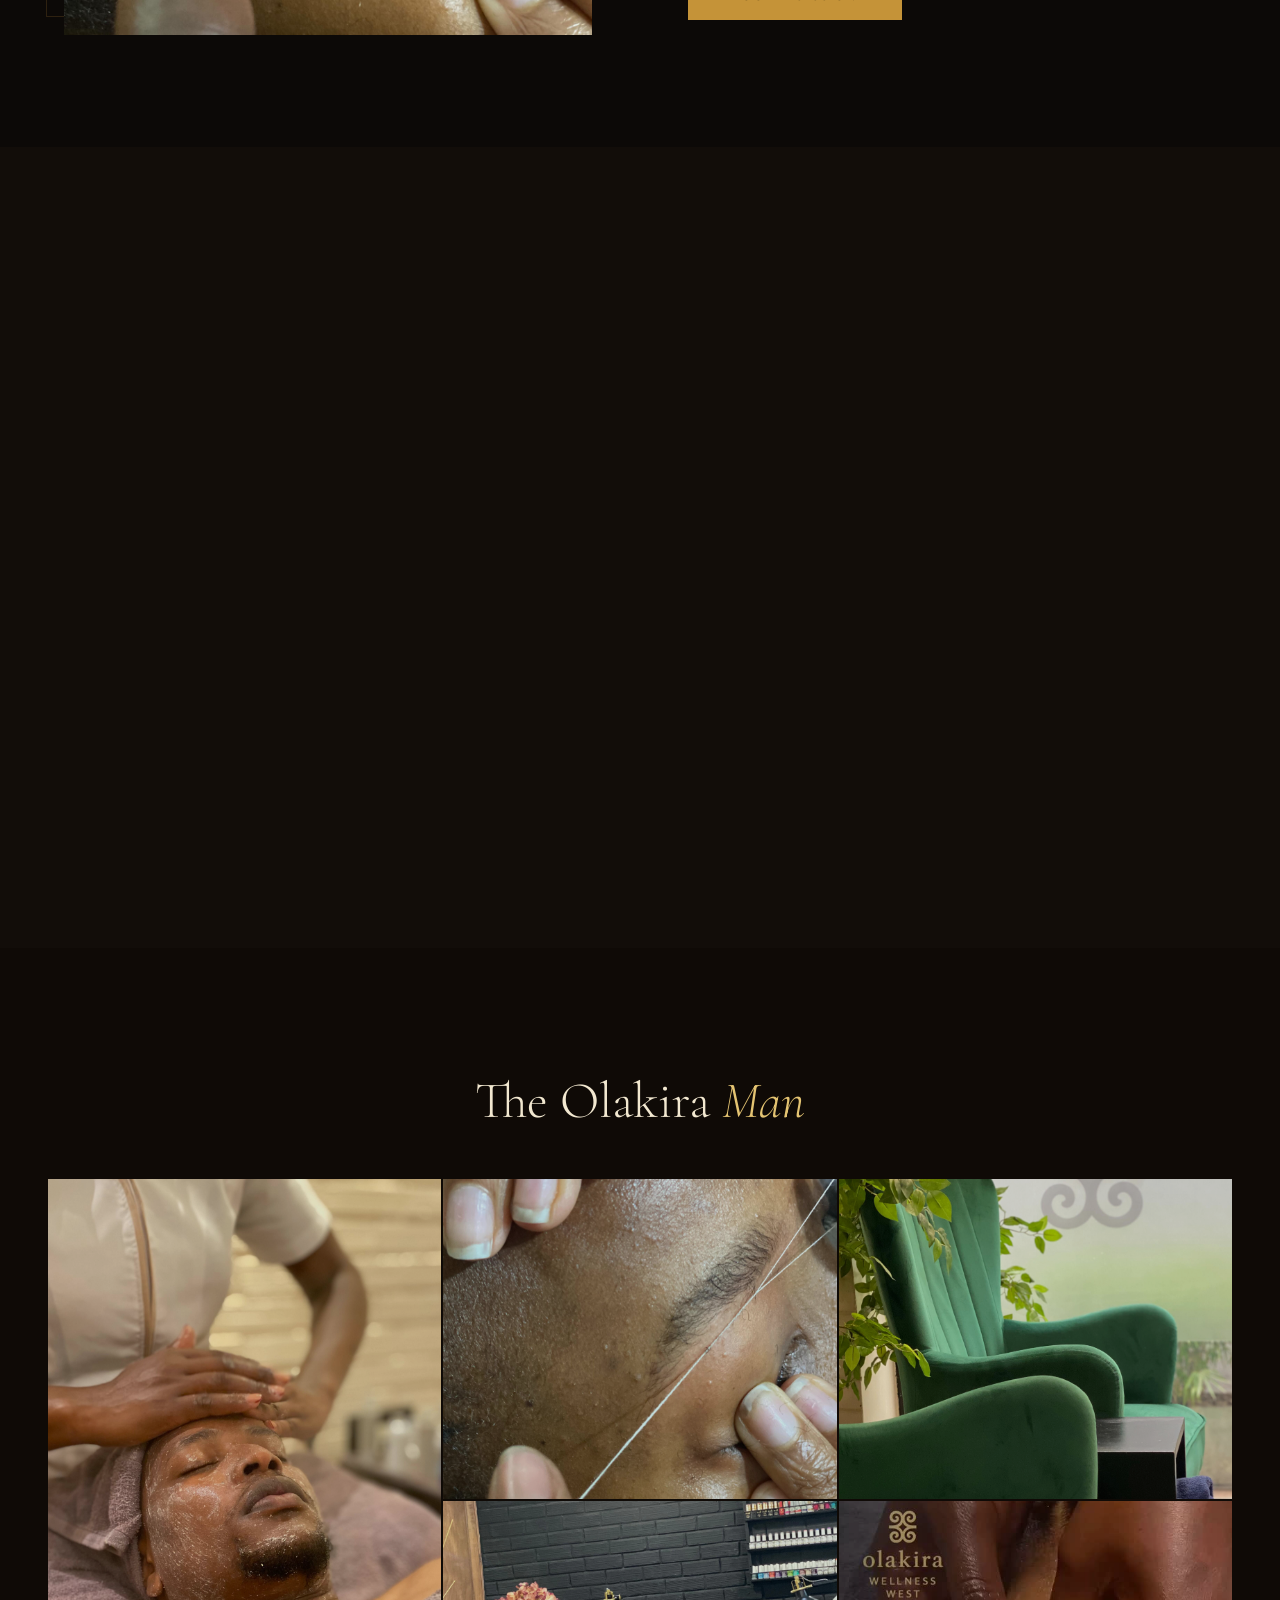
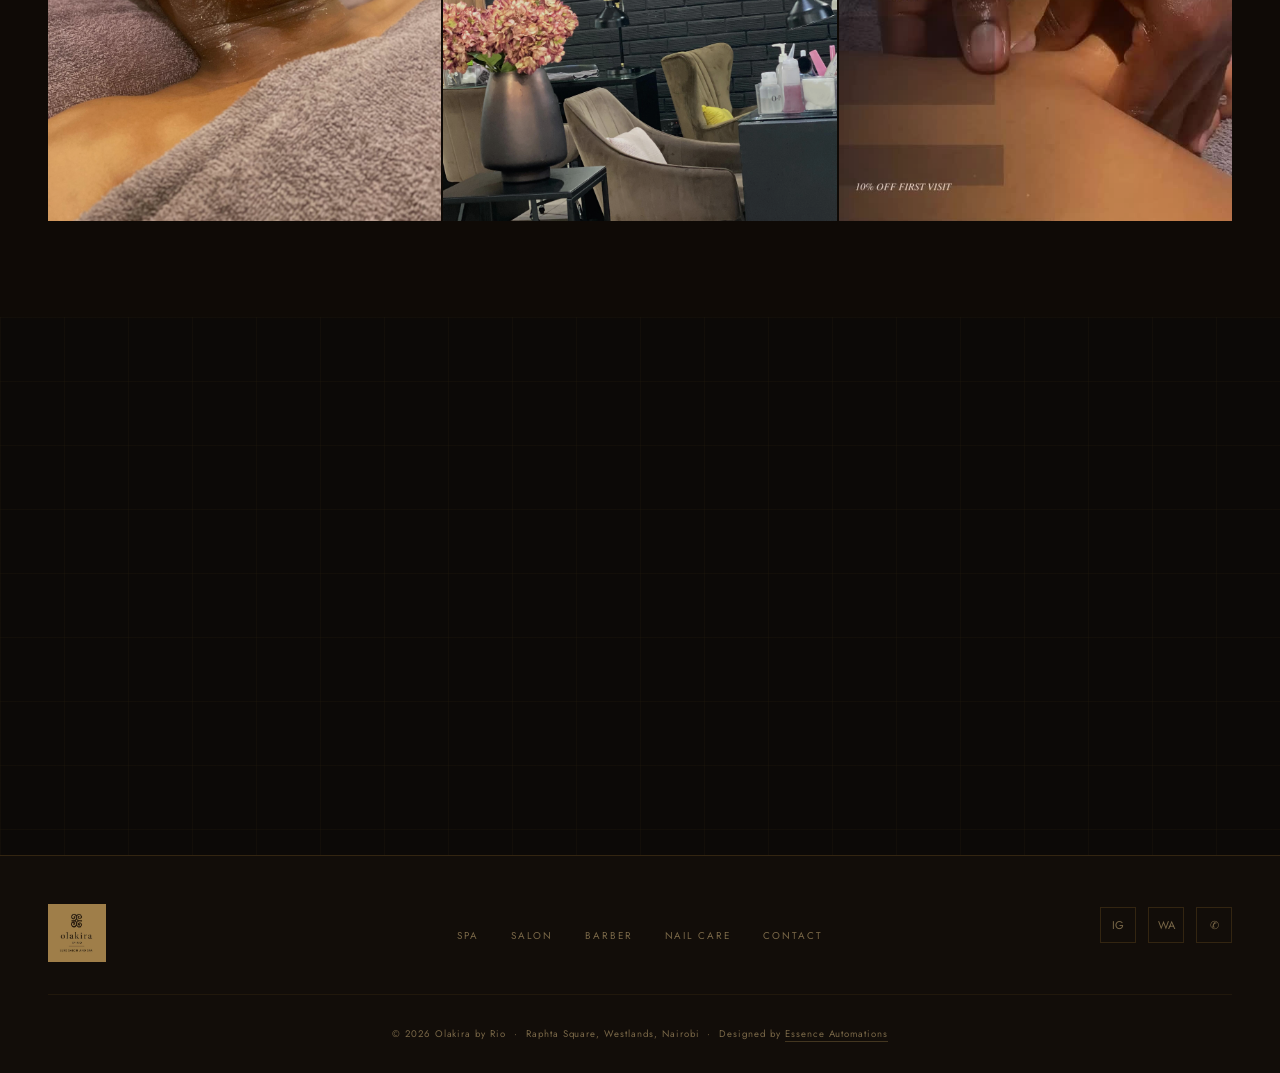
==== commit 40ff49f5: "Add Designed by Essence Automations credit to footer on all pages Co-Authored-By: Claude Sonnet 4.6 " ====
--- a/barber.html
+++ b/barber.html
@@ -218,7 +218,7 @@
         </div>
       </div>
     </div>
-    <p class="footer-copy">© 2026 Olakira by Rio &nbsp;·&nbsp; Raphta Square, Westlands, Nairobi</p>
+    <p class="footer-copy">© 2026 Olakira by Rio &nbsp;·&nbsp; Raphta Square, Westlands, Nairobi &nbsp;·&nbsp; Designed by <a href="https://essenceautomations.com" target="_blank" class="footer-credit">Essence Automations</a></p>
   </footer>
 
   <script>
--- a/style.css
+++ b/style.css
@@ -227,7 +227,7 @@
   position: fixed;
   inset: 0;
   background: rgba(12, 9, 7, 0.98);
-  z-index: 190;
+  z-index: 210;
   flex-direction: column;
   align-items: center;
   justify-content: center;
@@ -1119,6 +1119,13 @@
   transition: border-color 0.3s, color 0.3s;
 }
 .footer-social a:hover { border-color: var(--gold); color: var(--gold); }
+.footer-credit {
+  color: var(--muted);
+  text-decoration: none;
+  border-bottom: 1px solid rgba(212,175,100,0.25);
+  transition: color 0.2s, border-color 0.2s;
+}
+.footer-credit:hover { color: var(--gold-lt); border-color: var(--gold-lt); }
 .footer-copy {
   font-size: 0.6rem;
   color: var(--muted);
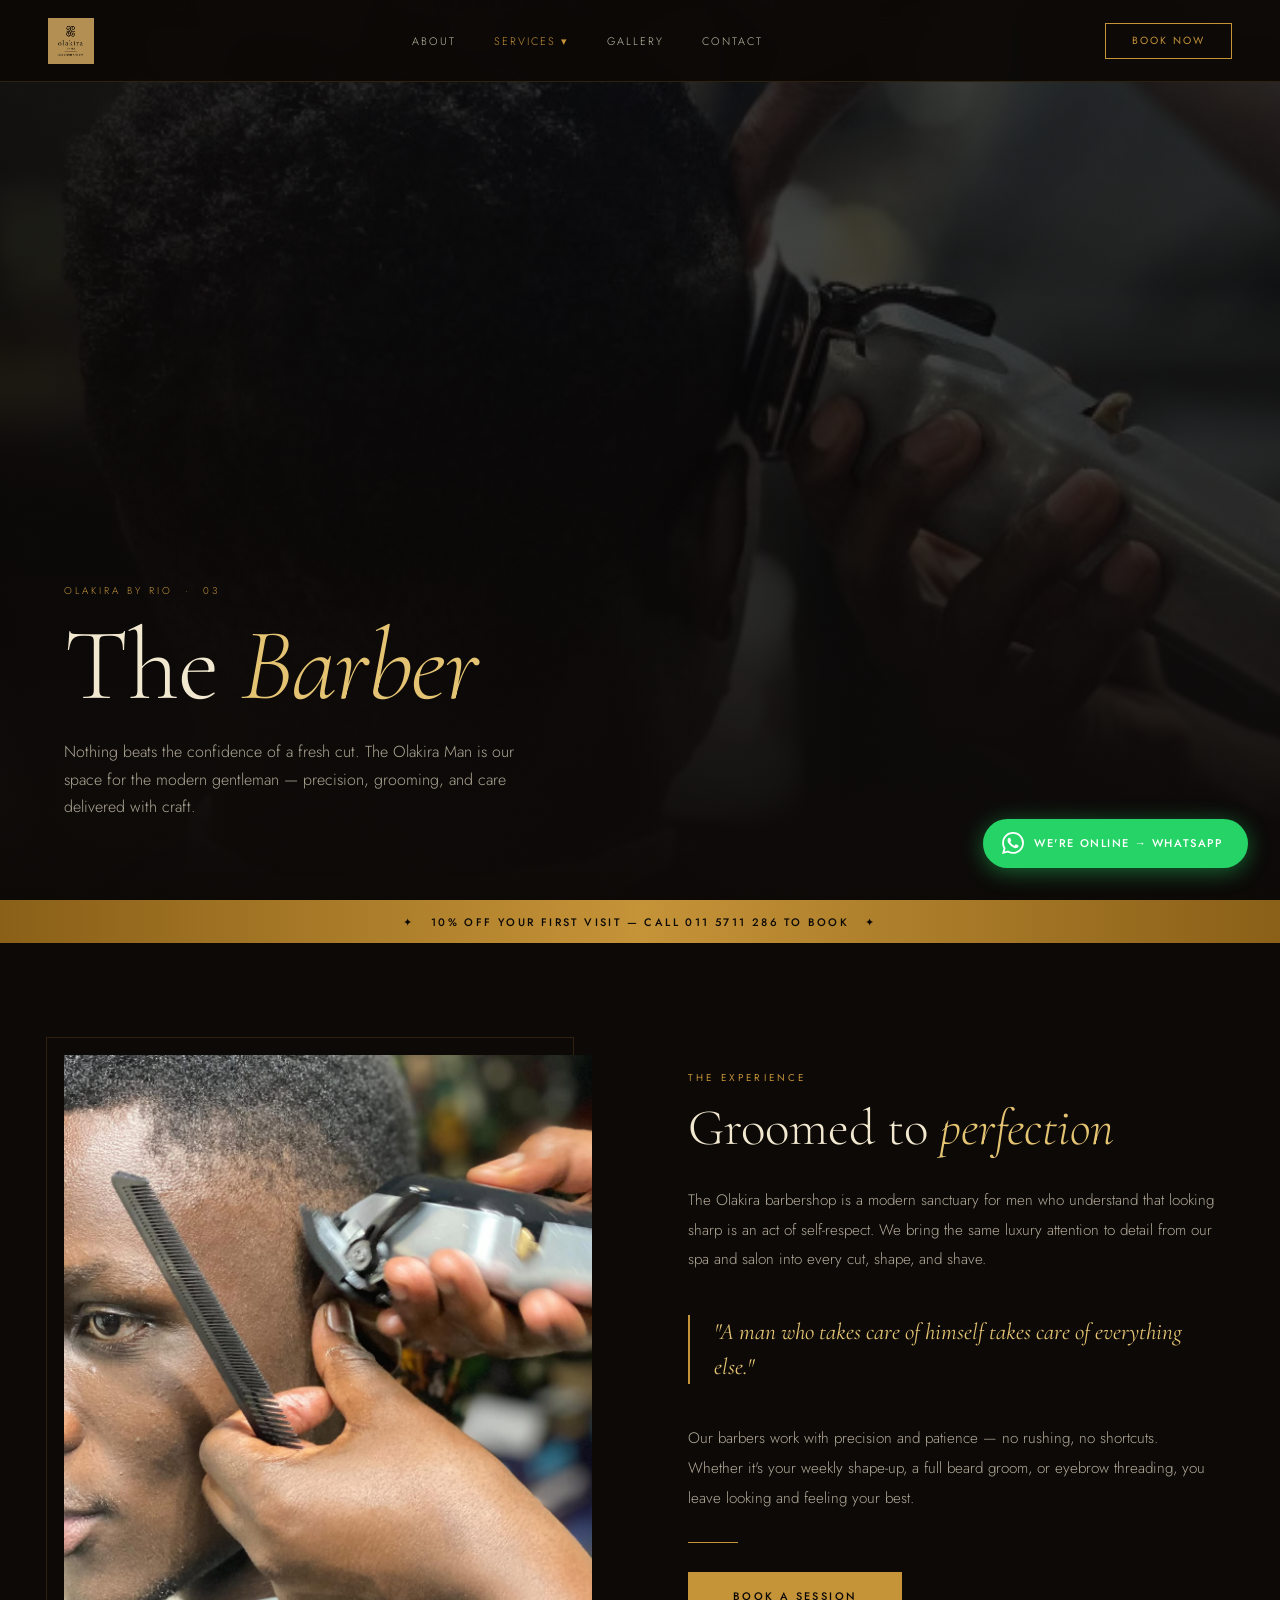
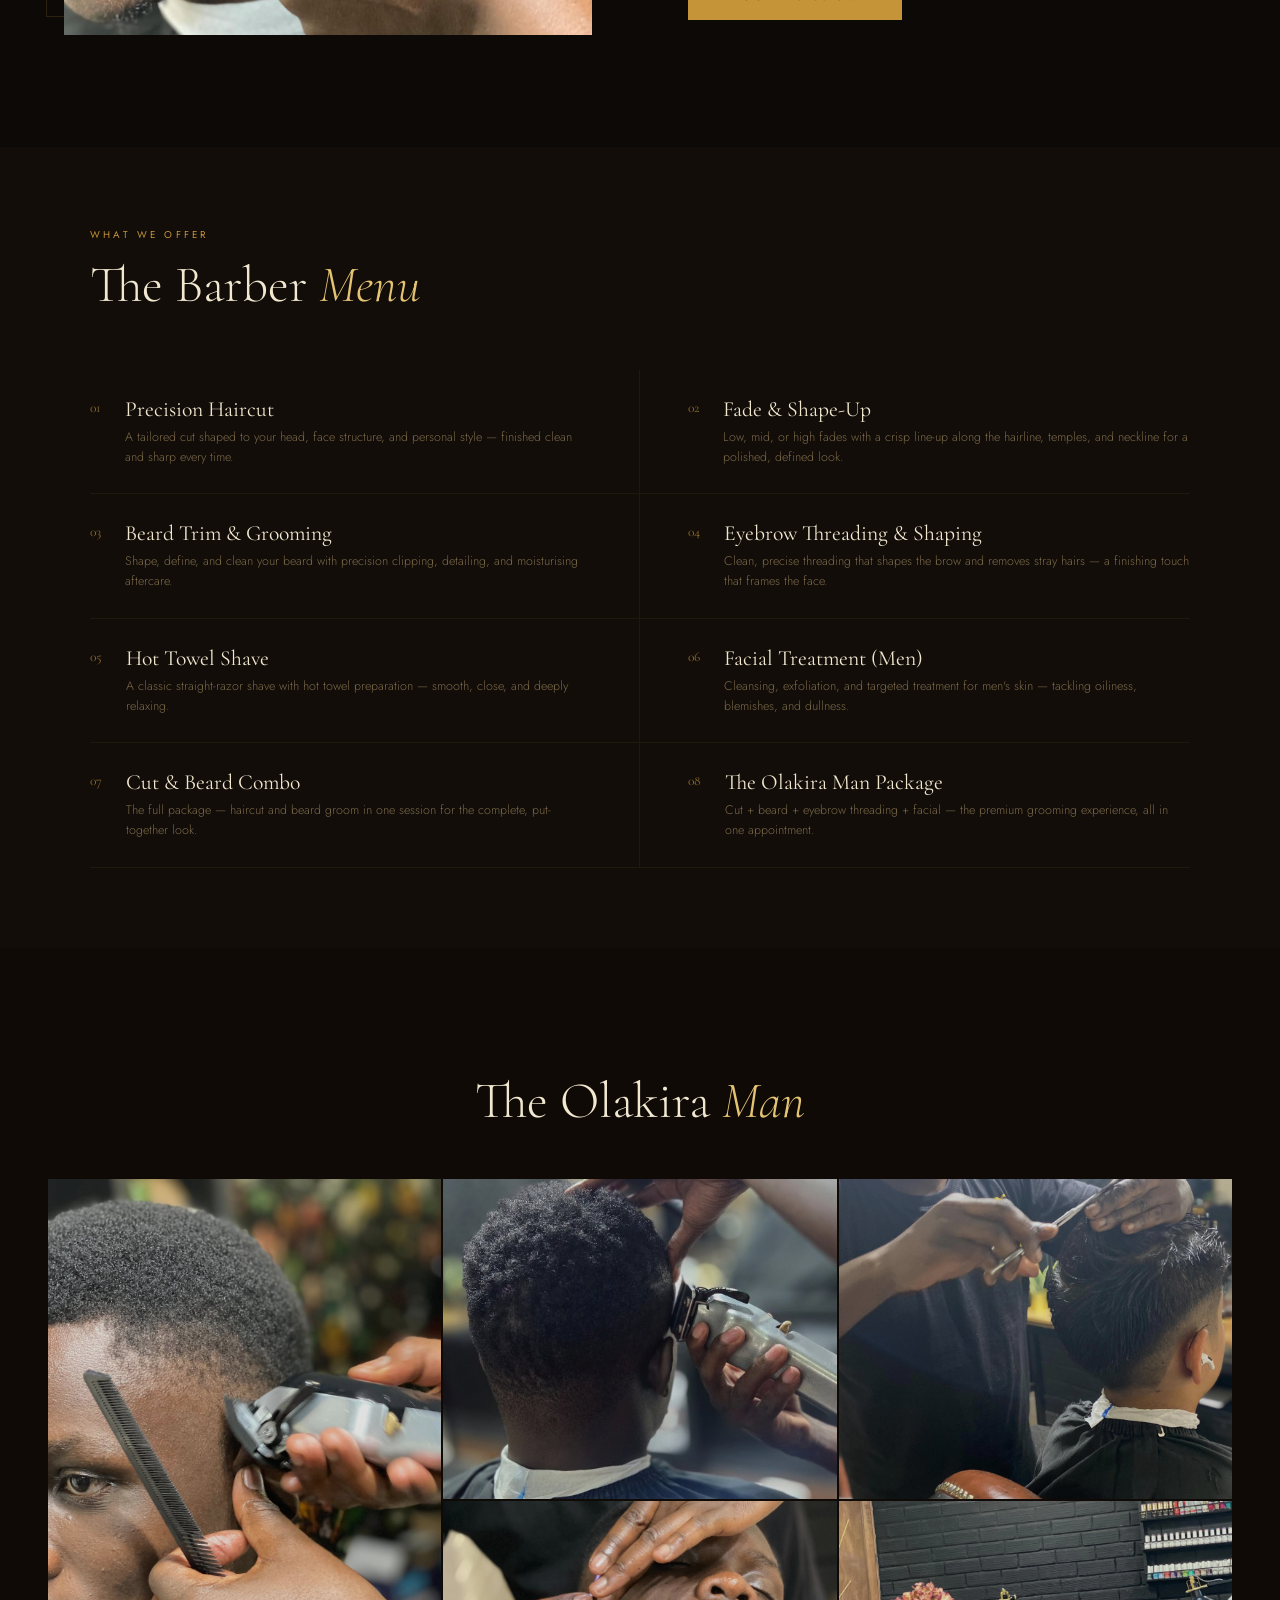
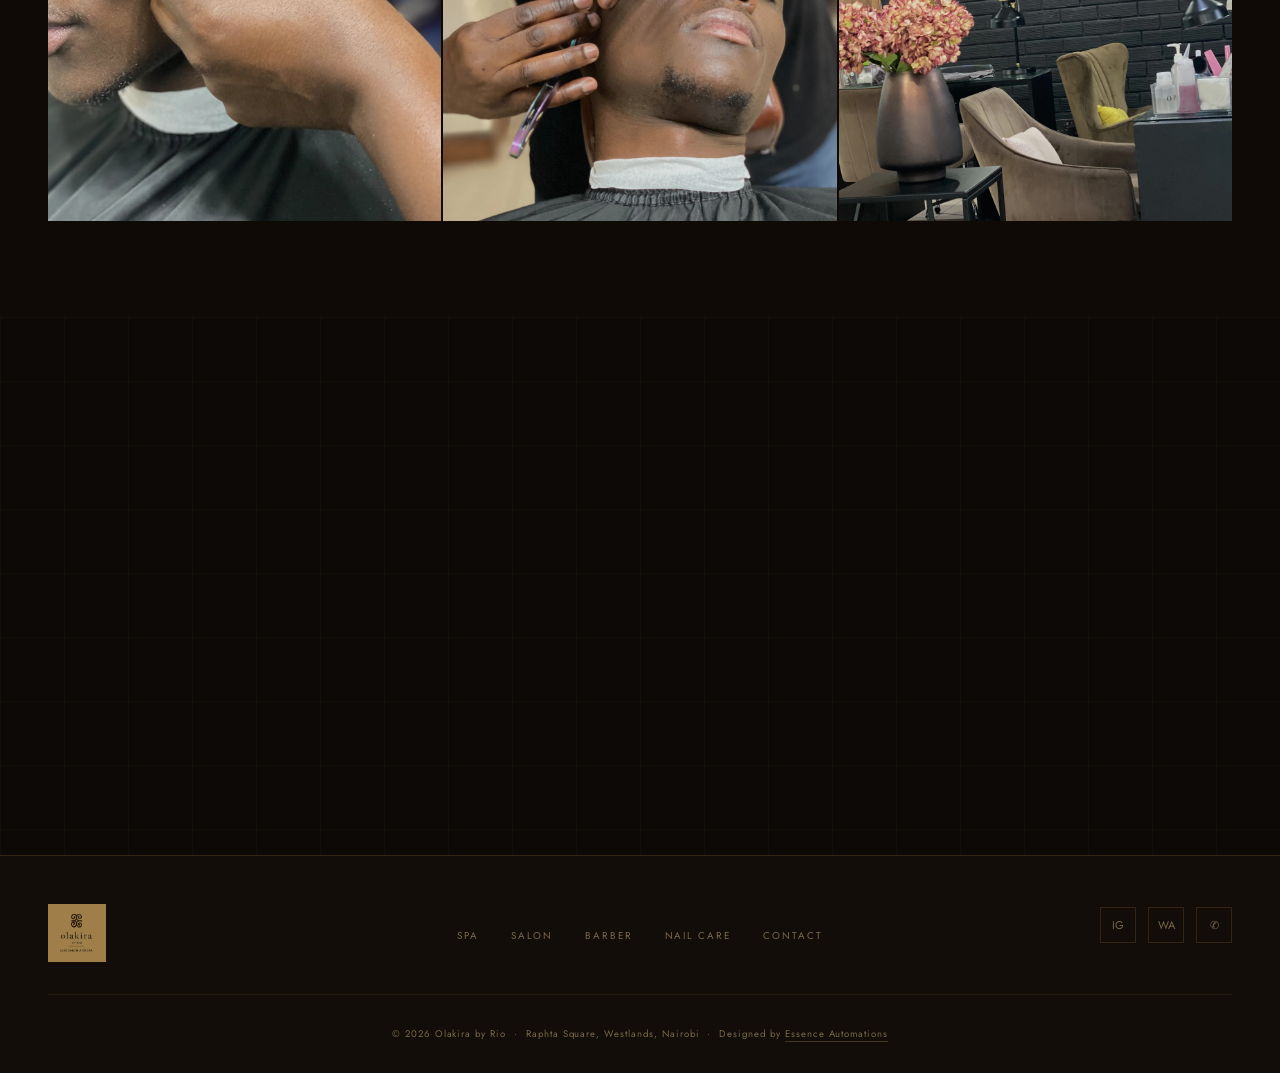
==== commit 20ba44c6: "Fix barber page: replace spa/facial images with correct barber shots Hero, intro, and gallery now us" ====
--- a/barber.html
+++ b/barber.html
@@ -9,10 +9,10 @@
   <meta property="og:type" content="website">
   <meta property="og:title" content="Barber — Olakira by Rio">
   <meta property="og:description" content="Precision cuts, beard grooming & threading for the modern gentleman in Westlands, Nairobi.">
-  <meta property="og:image" content="https://olakira.essenceautomations.com/olakiraspa_reels/07_557341249_18411948322112519_5893684565199355379_n.jpg">
+  <meta property="og:image" content="https://olakira.essenceautomations.com/olakiraspa_reels/28_641428636_18436887730112519_3410129411903647378_n.jpg">
   <meta property="og:url" content="https://olakira.essenceautomations.com/barber.html">
   <meta name="twitter:card" content="summary_large_image">
-  <meta name="twitter:image" content="https://olakira.essenceautomations.com/olakiraspa_reels/07_557341249_18411948322112519_5893684565199355379_n.jpg">
+  <meta name="twitter:image" content="https://olakira.essenceautomations.com/olakiraspa_reels/28_641428636_18436887730112519_3410129411903647378_n.jpg">
 
   <link rel="icon" type="image/jpeg" href="Favicon.jpg">
   <link rel="apple-touch-icon" href="Favicon.jpg">
@@ -62,7 +62,7 @@
   <!-- HERO -->
   <section class="service-hero">
     <div class="service-hero-img">
-      <img src="olakiraspa_reels/03_571841776_18416972356112519_9050269941918590530_n.jpg" alt="The Olakira Man">
+      <img src="olakiraspa_reels/28_641428636_18436887730112519_3410129411903647378_n.jpg" alt="The Olakira Man">
     </div>
     <div class="service-hero-overlay"></div>
     <div class="service-hero-content">
@@ -78,7 +78,7 @@
   <!-- INTRO -->
   <section class="service-intro">
     <div class="service-intro-photo reveal">
-      <img src="olakiraspa_reels/07_557341249_18411948322112519_5893684565199355379_n.jpg" alt="Barber grooming">
+      <img src="olakiraspa_reels/36_483947124_18383622988112519_4774468822103337617_n.jpg" alt="Barber grooming">
     </div>
     <div class="service-intro-text reveal delay-1">
       <div class="section-label">The Experience</div>
@@ -167,19 +167,19 @@
     </div>
     <div class="gallery-grid-3">
       <div class="gallery-item tall reveal">
-        <img src="olakiraspa_reels/03_571841776_18416972356112519_9050269941918590530_n.jpg" alt="Men's facial">
+        <img src="olakiraspa_reels/36_483947124_18383622988112519_4774468822103337617_n.jpg" alt="Clipper cut">
       </div>
       <div class="gallery-item reveal delay-1">
-        <img src="olakiraspa_reels/07_557341249_18411948322112519_5893684565199355379_n.jpg" alt="Threading">
+        <img src="olakiraspa_reels/28_641428636_18436887730112519_3410129411903647378_n.jpg" alt="Barber cut">
       </div>
       <div class="gallery-item reveal delay-2">
-        <img src="olakiraspa_reels/05_566191283_18415042642112519_1553689507000476350_n.jpg" alt="Salon interior">
+        <img src="olakiraspa_reels/21_486792722_18385430626112519_4035482825394957184_n.jpg" alt="Scissor cut">
       </div>
       <div class="gallery-item reveal">
+        <img src="olakiraspa_reels/22_485305289_18384593239112519_4733260942690697798_n.jpg" alt="Barber grooming">
+      </div>
+      <div class="gallery-item reveal delay-1">
         <img src="olakiraspa_reels/10_541762390_18407667661112519_5970253757531968244_n.jpg" alt="Barber space">
-      </div>
-      <div class="gallery-item reveal delay-1">
-        <img src="olakiraspa_reels/01_609672844_1798913514156442_510552515453268651_n.jpg" alt="Relaxation">
       </div>
     </div>
   </section>
--- a/style.css
+++ b/style.css
@@ -1335,6 +1335,7 @@
   .gallery-section { padding: 4rem 1.5rem; }
   .booking-cta { padding: 4rem 1.5rem; }
   .visit-section { padding: 4rem 1.5rem; }
+  footer { padding-bottom: 5rem; }
   .footer-inner { grid-template-columns: 1fr; text-align: center; }
   .footer-logo { display: flex; justify-content: center; }
   .footer-right { text-align: center; }
